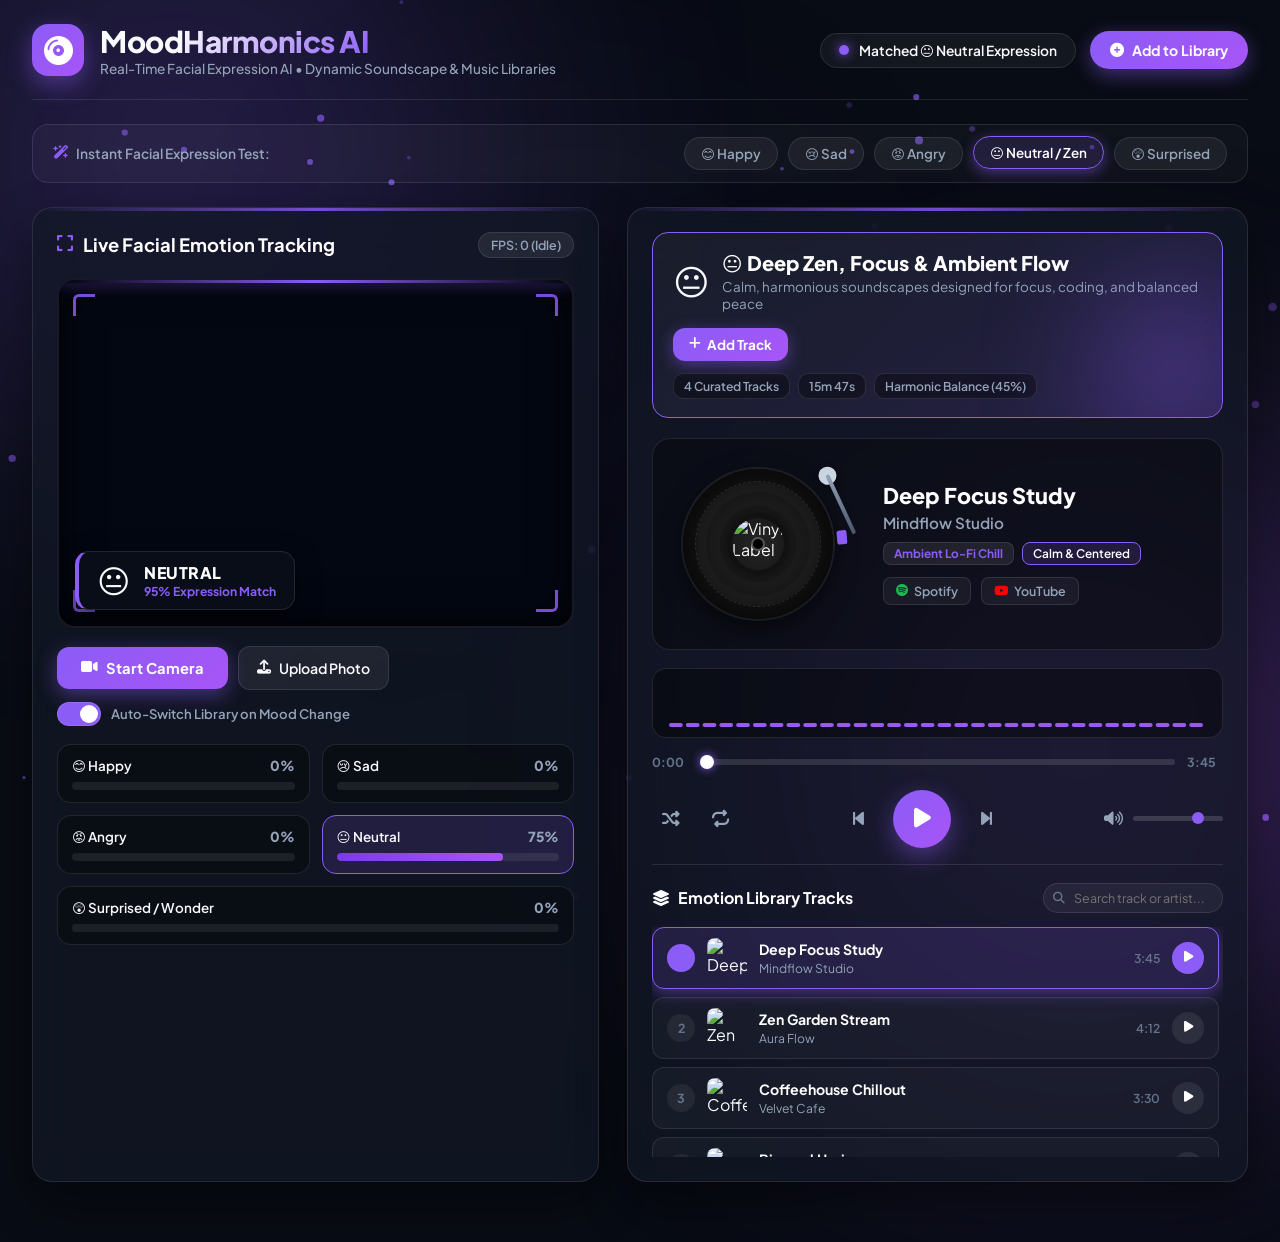
==== index.html @ be37b72b "Enhance lively UI, dynamic emotion libraries, visualizer, and Vercel deployment config" ====
<!DOCTYPE html>
<html lang="en">
<head>
    <meta charset="UTF-8">
    <meta name="viewport" content="width=device-width, initial-scale=1.0">
    <title>MoodHarmonics AI | Lively Emotion-Driven Music Recommender</title>
    
    <!-- Meta tags for rich rendering -->
    <meta name="description" content="Next-Gen Real-Time Facial Emotion AI Music Recommender with Dynamic Spectrum Visualizer and Intelligent Mood Libraries">
    <meta name="theme-color" content="#080c14">

    <!-- Google Fonts & FontAwesome Icons -->
    <link rel="preconnect" href="https://fonts.googleapis.com">
    <link rel="preconnect" href="https://fonts.gstatic.com" crossorigin>
    <link href="https://fonts.googleapis.com/css2?family=Plus+Jakarta+Sans:wght@300;400;500;600;700;800&display=swap" rel="stylesheet">
    <link rel="stylesheet" href="https://cdnjs.cloudflare.com/ajax/libs/font-awesome/6.5.1/css/all.min.css">

    <!-- Stylesheets with fallbacks for both relative and static URLs -->
    <link rel="stylesheet" href="/static/CSS/style.css">
    <link rel="stylesheet" href="static/CSS/style.css">
</head>
<body class="mood-neutral">

    <!-- Interactive Background Particle Canvas -->
    <canvas id="particle-canvas"></canvas>

    <!-- Ambient Glowing Emotion Orbs -->
    <div class="ambient-glow glow-orb-1"></div>
    <div class="ambient-glow glow-orb-2"></div>
    <div class="ambient-glow glow-orb-3"></div>

    <div class="app-container">

        <!-- Top Header & Brand -->
        <header class="app-header">
            <div class="brand-section">
                <div class="brand-logo-wrap" id="brand-logo">
                    <i class="fa-solid fa-compact-disc"></i>
                </div>
                <div class="brand-text">
                    <h1>Mood<span>Harmonics AI</span></h1>
                    <p>Real-Time Facial Expression AI • Dynamic Soundscape & Music Libraries</p>
                </div>
            </div>

            <div class="header-actions">
                <div class="status-pill">
                    <span class="pulse-indicator" id="pulse-indicator"></span>
                    <span id="system-status">Camera Inactive</span>
                </div>
                <button class="btn-add-library-top" id="btn-add-library-top">
                    <i class="fa-solid fa-circle-plus"></i> Add to Library
                </button>
            </div>
        </header>

        <!-- Quick Facial Expression Simulator (Interactive Chips) -->
        <section class="simulator-container">
            <div class="simulator-label">
                <i class="fa-solid fa-wand-magic-sparkles"></i>
                <span>Instant Facial Expression Test:</span>
            </div>
            <div class="expression-chips">
                <button class="chip-btn" data-emotion="happy">
                    <span>😊 Happy</span>
                </button>
                <button class="chip-btn" data-emotion="sad">
                    <span>😢 Sad</span>
                </button>
                <button class="chip-btn" data-emotion="angry">
                    <span>😡 Angry</span>
                </button>
                <button class="chip-btn active" data-emotion="neutral">
                    <span>😐 Neutral / Zen</span>
                </button>
                <button class="chip-btn" data-emotion="surprised">
                    <span>😲 Surprised</span>
                </button>
            </div>
        </section>

        <!-- Main Dashboard 2-Column Grid -->
        <main class="dashboard-grid">

            <!-- ========================================================
                 LEFT PANEL: Cyberpunk Live Face Expression Suite
                 ======================================================== -->
            <section class="glass-card left-panel-card">
                <div class="card-title-bar">
                    <h2>
                        <i class="fa-solid fa-expand"></i>
                        Live Facial Emotion Tracking
                    </h2>
                    <span class="badge-pill" id="camera-fps">FPS: 0 (Idle)</span>
                </div>

                <!-- High-Tech Camera Viewport with Sci-Fi Reticles -->
                <div class="camera-viewport" id="camera-viewport">
                    <video id="webcam" autoplay playsinline muted></video>
                    <canvas id="overlay-canvas"></canvas>
                    
                    <!-- Sci-Fi Corner Brackets -->
                    <div class="reticle-corner reticle-tl"></div>
                    <div class="reticle-corner reticle-tr"></div>
                    <div class="reticle-corner reticle-bl"></div>
                    <div class="reticle-corner reticle-br"></div>
                    
                    <!-- Laser Scanline -->
                    <div class="laser-scanline"></div>

                    <!-- Floating Telemetry HUD Pill -->
                    <div class="live-emotion-hud" id="live-emotion-hud">
                        <div class="hud-emoji-box" id="hud-emoji">😐</div>
                        <div class="hud-details">
                            <span class="hud-emotion-title" id="hud-emotion">NEUTRAL</span>
                            <span class="hud-confidence-tag" id="hud-confidence">95% Expression Match</span>
                        </div>
                    </div>
                </div>

                <!-- Camera Controls & Upload Option -->
                <div class="camera-controls-bar">
                    <div class="camera-btn-group">
                        <button id="btn-toggle-cam" class="btn-primary-action">
                            <i class="fa-solid fa-video"></i> Start Camera
                        </button>
                        <button id="btn-upload-photo" class="btn-secondary-action" title="Upload Face Photo">
                            <i class="fa-solid fa-upload"></i> Upload Photo
                        </button>
                        <input type="file" id="photo-upload-input" accept="image/*" style="display: none;">
                    </div>

                    <div class="switch-toggle-wrap">
                        <label class="switch-control">
                            <input type="checkbox" id="auto-play-switch" checked>
                            <span class="switch-slider"></span>
                        </label>
                        <span>Auto-Switch Library on Mood Change</span>
                    </div>
                </div>

                <!-- Facial Expression Telemetry Meters -->
                <div class="telemetry-grid">
                    <div class="meter-card" id="meter-happy">
                        <div class="meter-header">
                            <span class="meter-title">😊 Happy</span>
                            <span class="meter-pct" id="prob-happy">0%</span>
                        </div>
                        <div class="progress-track">
                            <div class="progress-fill fill-happy" id="bar-happy"></div>
                        </div>
                    </div>

                    <div class="meter-card" id="meter-sad">
                        <div class="meter-header">
                            <span class="meter-title">😢 Sad</span>
                            <span class="meter-pct" id="prob-sad">0%</span>
                        </div>
                        <div class="progress-track">
                            <div class="progress-fill fill-sad" id="bar-sad"></div>
                        </div>
                    </div>

                    <div class="meter-card" id="meter-angry">
                        <div class="meter-header">
                            <span class="meter-title">😡 Angry</span>
                            <span class="meter-pct" id="prob-angry">0%</span>
                        </div>
                        <div class="progress-track">
                            <div class="progress-fill fill-angry" id="bar-angry"></div>
                        </div>
                    </div>

                    <div class="meter-card active-meter" id="meter-neutral">
                        <div class="meter-header">
                            <span class="meter-title">😐 Neutral</span>
                            <span class="meter-pct" id="prob-neutral">75%</span>
                        </div>
                        <div class="progress-track">
                            <div class="progress-fill fill-neutral" id="bar-neutral" style="width: 75%;"></div>
                        </div>
                    </div>

                    <div class="meter-card" id="meter-surprised" style="grid-column: span 2;">
                        <div class="meter-header">
                            <span class="meter-title">😲 Surprised / Wonder</span>
                            <span class="meter-pct" id="prob-surprised">0%</span>
                        </div>
                        <div class="progress-track">
                            <div class="progress-fill fill-surprised" id="bar-surprised"></div>
                        </div>
                    </div>
                </div>
            </section>

            <!-- ========================================================
                 RIGHT PANEL: Dynamic Emotion Music Library & Lively Turntable
                 ======================================================== -->
            <section class="glass-card right-panel-card">
                
                <!-- Dynamic Mood Library Hero Banner -->
                <div class="library-hero-banner" id="library-hero-banner">
                    <div class="library-banner-header">
                        <div class="library-identity">
                            <span class="library-emoji-badge" id="library-emoji-badge">😐</span>
                            <div class="library-titles">
                                <h3 id="library-banner-title">😐 Deep Zen, Focus & Ambient Flow</h3>
                                <p id="library-banner-tagline">Calm, harmonious soundscapes designed for focus, coding, and balanced peace</p>
                            </div>
                        </div>
                        <button class="btn-add-track-modal" id="btn-add-track-modal">
                            <i class="fa-solid fa-plus"></i> Add Track
                        </button>
                    </div>

                    <div class="library-meta-chips">
                        <span class="meta-chip" id="library-track-count"><i class="fa-solid fa-music"></i> 4 Curated Tracks</span>
                        <span class="meta-chip" id="library-duration"><i class="fa-solid fa-clock"></i> 15m 47s</span>
                        <span class="meta-chip" id="library-energy"><i class="fa-solid fa-bolt"></i> Harmonic Balance (45%)</span>
                    </div>
                </div>

                <!-- 3D Vinyl Turntable Stage -->
                <div class="now-playing-stage" id="now-playing-stage">
                    <div class="turntable-assembly" id="turntable-assembly">
                        <div class="vinyl-disc">
                            <div class="vinyl-label-center">
                                <img id="vinyl-album-cover" src="https://images.unsplash.com/photo-1470225620780-dba8ba36b745?w=400&q=80" alt="Vinyl Label">
                            </div>
                        </div>
                        <!-- Mechanical Tonearm -->
                        <div class="tonearm" id="turntable-tonearm">
                            <div class="tonearm-base"></div>
                            <div class="tonearm-stick"></div>
                            <div class="tonearm-head"></div>
                        </div>
                    </div>

                    <!-- Track Details Display -->
                    <div class="track-meta-display">
                        <h3 id="track-title">Deep Focus Study</h3>
                        <p class="artist-text" id="track-artist">Mindflow Studio</p>
                        
                        <div class="track-tags-row">
                            <span class="tag-genre-pill" id="track-genre-tag">Ambient Lo-Fi Chill</span>
                            <span class="tag-mood-pill" id="track-mood-tag">Calm & Centered</span>
                        </div>

                        <div class="external-actions-row">
                            <a id="spotify-link" href="https://open.spotify.com/search/Deep%20Focus%20Study" target="_blank" rel="noopener noreferrer" class="btn-external-link">
                                <i class="fa-brands fa-spotify" style="color: #1db954;"></i> Spotify
                            </a>
                            <a id="youtube-link" href="https://www.youtube.com/results?search_query=Deep%20Focus%20Study" target="_blank" rel="noopener noreferrer" class="btn-external-link">
                                <i class="fa-brands fa-youtube" style="color: #ff0000;"></i> YouTube
                            </a>
                        </div>
                    </div>
                </div>

                <!-- Real-Time Audio Frequency Spectrum Visualizer -->
                <div class="visualizer-card">
                    <canvas id="spectrum-canvas"></canvas>
                </div>

                <!-- Native Audio Element & Timeline Deck -->
                <div class="timeline-deck">
                    <audio id="audio-player" preload="auto"></audio>
                    <div class="seeker-row">
                        <span class="time-stamp" id="current-time">0:00</span>
                        <input type="range" class="seek-range" id="seek-range" min="0" max="100" value="0">
                        <span class="time-stamp" id="total-duration">3:45</span>
                    </div>
                </div>

                <!-- Playback Control Deck -->
                <div class="playback-controls">
                    <div class="control-left-options">
                        <button class="btn-ctrl" id="btn-shuffle" title="Shuffle Playlist">
                            <i class="fa-solid fa-shuffle"></i>
                        </button>
                        <button class="btn-ctrl" id="btn-repeat" title="Repeat Track">
                            <i class="fa-solid fa-repeat"></i>
                        </button>
                    </div>

                    <div class="center-play-group">
                        <button class="btn-ctrl" id="btn-prev-track" title="Previous Track">
                            <i class="fa-solid fa-backward-step"></i>
                        </button>
                        <button class="btn-play-hero" id="btn-play-pause" title="Play / Pause">
                            <i class="fa-solid fa-play" id="play-icon"></i>
                        </button>
                        <button class="btn-ctrl" id="btn-next-track" title="Next Track">
                            <i class="fa-solid fa-forward-step"></i>
                        </button>
                    </div>

                    <div class="volume-deck">
                        <i class="fa-solid fa-volume-high" id="volume-icon" title="Mute/Unmute"></i>
                        <input type="range" id="volume-range" min="0" max="1" step="0.05" value="0.75">
                    </div>
                </div>

                <!-- Interactive Emotion Library Tracklist & Search -->
                <div class="playlist-section">
                    <div class="playlist-header-row">
                        <h3>
                            <i class="fa-solid fa-layer-group"></i>
                            Emotion Library Tracks
                        </h3>
                        <div class="library-search-box">
                            <i class="fa-solid fa-magnifying-glass"></i>
                            <input type="text" id="library-search-input" placeholder="Search track or artist...">
                        </div>
                    </div>
                    <ul class="tracklist-container" id="tracklist-items">
                        <!-- Populated dynamically by JavaScript -->
                    </ul>
                </div>
            </section>
        </main>
    </div>

    <!-- ========================================================
         MODAL: Add Track to Emotion Library
         ======================================================== -->
    <div class="modal-overlay" id="modal-overlay">
        <div class="modal-dialog">
            <div class="modal-header">
                <h3><i class="fa-solid fa-folder-plus"></i> Add Song to Emotion Library</h3>
                <button class="btn-close-modal" id="btn-close-modal">
                    <i class="fa-solid fa-xmark"></i>
                </button>
            </div>

            <form class="modal-form" id="add-track-form">
                <div class="form-field-group">
                    <label for="modal-target-emotion">Target Facial Expression / Emotion</label>
                    <select class="form-control-select" id="modal-target-emotion" required>
                        <option value="happy">😊 Happy (Euphoric Pop & Uplifting Grooves)</option>
                        <option value="sad">😢 Sad (Melancholic Strings & Healing Lo-Fi)</option>
                        <option value="angry">😡 Angry (Adrenaline Surge & High-Octane Rock)</option>
                        <option value="neutral" selected>😐 Neutral (Deep Zen & Ambient Flow)</option>
                        <option value="surprised">😲 Surprised (Cosmic Synthwave & Electric Wonder)</option>
                    </select>
                </div>

                <div class="form-field-group">
                    <label for="modal-track-title">Track Title</label>
                    <input type="text" class="form-control-input" id="modal-track-title" placeholder="e.g. Moonlight Melody" required>
                </div>

                <div class="form-field-group">
                    <label for="modal-track-artist">Artist / Band Name</label>
                    <input type="text" class="form-control-input" id="modal-track-artist" placeholder="e.g. Celestial Sound" required>
                </div>

                <div class="form-field-group">
                    <label for="modal-track-genre">Genre / Mood Tag</label>
                    <input type="text" class="form-control-input" id="modal-track-genre" placeholder="e.g. Lo-Fi Chill / Uplifting Synth">
                </div>

                <div class="form-field-group">
                    <label for="modal-track-url">Audio MP3 Stream URL</label>
                    <input type="url" class="form-control-input" id="modal-track-url" placeholder="https://..." value="https://www.soundhelix.com/examples/mp3/SoundHelix-Song-1.mp3">
                </div>

                <div class="form-field-group">
                    <label for="modal-track-cover">Artwork Image URL</label>
                    <input type="url" class="form-control-input" id="modal-track-cover" placeholder="https://..." value="https://images.unsplash.com/photo-1511671782779-c97d3d27a1d4?w=400&q=80">
                </div>

                <!-- Quick Presets -->
                <div class="preset-samples-box">
                    <p>⚡ Quick Sample Fill Presets:</p>
                    <div class="preset-chips-row">
                        <button type="button" class="btn-preset-chip" 
                            data-title="Neon Starlight" 
                            data-artist="Aura Pulse" 
                            data-genre="Synthwave Chill" 
                            data-url="https://www.soundhelix.com/examples/mp3/SoundHelix-Song-3.mp3" 
                            data-cover="https://images.unsplash.com/photo-1507525428034-b723cf961d3e?w=400&q=80">
                            Synthwave
                        </button>
                        <button type="button" class="btn-preset-chip" 
                            data-title="Zenith Peak" 
                            data-artist="Cyber Apex" 
                            data-genre="Electronic Dance" 
                            data-url="https://www.soundhelix.com/examples/mp3/SoundHelix-Song-8.mp3" 
                            data-cover="https://images.unsplash.com/photo-1514525253161-7a46d19cd819?w=400&q=80">
                            EDM Surge
                        </button>
                        <button type="button" class="btn-preset-chip" 
                            data-title="Rainy Cafe" 
                            data-artist="Velvet Rain" 
                            data-genre="Acoustic Lo-Fi" 
                            data-url="https://www.soundhelix.com/examples/mp3/SoundHelix-Song-4.mp3" 
                            data-cover="https://images.unsplash.com/photo-1518709268805-4e9042af9f23?w=400&q=80">
                            Acoustic Lo-Fi
                        </button>
                    </div>
                </div>

                <button type="submit" class="btn-submit-track" id="btn-submit-track">
                    <i class="fa-solid fa-plus"></i> Add to Emotion Library
                </button>
            </form>
        </div>
    </div>

    <!-- Lively Toast Notification -->
    <div class="toast-notice" id="toast-notice">
        <i class="fa-solid fa-circle-check"></i>
        <span id="toast-message">Expression updated!</span>
    </div>

    <!-- Scripts with fallback for both relative and static URLs -->
    <script src="/static/JS/app.js"></script>
    <script src="static/JS/app.js"></script>
</body>
</html>
---- static/CSS/style.css ----
/* ==========================================================================
   MoodHarmonics AI - Next-Gen Emotion Music Interface Stylesheet
   ========================================================================== */

:root {
    /* Base Theme Variables */
    --bg-dark: #080c14;
    --bg-card: rgba(18, 24, 38, 0.72);
    --bg-card-hover: rgba(26, 35, 54, 0.85);
    --border-light: rgba(255, 255, 255, 0.1);
    --border-glow: rgba(99, 102, 241, 0.35);
    --text-primary: #f8fafc;
    --text-secondary: #94a3b8;
    --text-muted: #64748b;

    /* Emotion Aura Default (Neutral) */
    --mood-color: #8b5cf6;
    --mood-glow: rgba(139, 92, 246, 0.45);
    --mood-secondary: #6366f1;
    --mood-accent-bg: rgba(139, 92, 246, 0.15);

    /* Emotion Palette */
    --color-happy: #10b981;
    --color-sad: #38bdf8;
    --color-angry: #f43f5e;
    --color-neutral: #8b5cf6;
    --color-surprised: #ec4899;

    --font-main: 'Plus Jakarta Sans', system-ui, -apple-system, sans-serif;
    --transition-smooth: all 0.35s cubic-bezier(0.4, 0, 0.2, 1);
    --border-radius: 20px;
}

/* Dynamic Emotion Aura Classes for Root */
body.mood-happy {
    --mood-color: #10b981;
    --mood-glow: rgba(16, 185, 129, 0.5);
    --mood-secondary: #34d399;
    --mood-accent-bg: rgba(16, 185, 129, 0.16);
}
body.mood-sad {
    --mood-color: #38bdf8;
    --mood-glow: rgba(56, 189, 248, 0.5);
    --mood-secondary: #0284c7;
    --mood-accent-bg: rgba(56, 189, 248, 0.16);
}
body.mood-angry {
    --mood-color: #f43f5e;
    --mood-glow: rgba(244, 63, 94, 0.55);
    --mood-secondary: #fb923c;
    --mood-accent-bg: rgba(244, 63, 94, 0.18);
}
body.mood-neutral {
    --mood-color: #8b5cf6;
    --mood-glow: rgba(139, 92, 246, 0.45);
    --mood-secondary: #a855f7;
    --mood-accent-bg: rgba(139, 92, 246, 0.15);
}
body.mood-surprised {
    --mood-color: #ec4899;
    --mood-glow: rgba(236, 72, 153, 0.5);
    --mood-secondary: #06b6d4;
    --mood-accent-bg: rgba(236, 72, 153, 0.18);
}

/* Base Reset & Typography */
* {
    margin: 0;
    padding: 0;
    box-sizing: border-box;
    font-family: var(--font-main);
}

body {
    background: var(--bg-dark);
    color: var(--text-primary);
    min-height: 100vh;
    overflow-x: hidden;
    position: relative;
    transition: background 0.6s ease;
}

/* Background Particle Canvas */
#particle-canvas {
    position: fixed;
    top: 0;
    left: 0;
    width: 100vw;
    height: 100vh;
    pointer-events: none;
    z-index: 0;
}

/* Multi-layer Ambient Glow Spheres */
.ambient-glow {
    position: fixed;
    border-radius: 50%;
    filter: blur(140px);
    pointer-events: none;
    z-index: 0;
    transition: all 0.8s ease-in-out;
}
.glow-orb-1 {
    top: -120px;
    left: -100px;
    width: 550px;
    height: 550px;
    background: var(--mood-glow);
    opacity: 0.6;
}
.glow-orb-2 {
    bottom: -150px;
    right: -100px;
    width: 600px;
    height: 600px;
    background: var(--mood-secondary);
    opacity: 0.35;
}
.glow-orb-3 {
    top: 40%;
    left: 45%;
    width: 350px;
    height: 350px;
    background: var(--mood-glow);
    opacity: 0.2;
    transform: translate(-50%, -50%);
}

/* App Wrapper */
.app-container {
    max-width: 1440px;
    margin: 0 auto;
    padding: 24px 32px 60px;
    position: relative;
    z-index: 1;
}

/* ==========================================================================
   Header & Quick Controls
   ========================================================================== */
.app-header {
    display: flex;
    justify-content: space-between;
    align-items: center;
    padding-bottom: 22px;
    margin-bottom: 24px;
    border-bottom: 1px solid var(--border-light);
    flex-wrap: wrap;
    gap: 16px;
}

.brand-section {
    display: flex;
    align-items: center;
    gap: 16px;
}

.brand-logo-wrap {
    width: 52px;
    height: 52px;
    border-radius: 16px;
    background: linear-gradient(135deg, var(--mood-color), var(--mood-secondary));
    display: flex;
    align-items: center;
    justify-content: center;
    box-shadow: 0 8px 24px var(--mood-glow);
    transition: var(--transition-smooth);
}

.brand-logo-wrap i {
    font-size: 1.8rem;
    color: #fff;
    animation: spinSlow 12s linear infinite;
}

@keyframes spinSlow {
    from { transform: rotate(0deg); }
    to { transform: rotate(360deg); }
}

.brand-text h1 {
    font-size: 1.85rem;
    font-weight: 800;
    letter-spacing: -0.5px;
    line-height: 1.2;
}

.brand-text h1 span {
    background: linear-gradient(135deg, #fff, var(--mood-color));
    -webkit-background-clip: text;
    -webkit-text-fill-color: transparent;
    transition: var(--transition-smooth);
}

.brand-text p {
    font-size: 0.85rem;
    color: var(--text-secondary);
    font-weight: 500;
}

.header-actions {
    display: flex;
    align-items: center;
    gap: 14px;
    flex-wrap: wrap;
}

.status-pill {
    display: flex;
    align-items: center;
    gap: 10px;
    background: rgba(255, 255, 255, 0.05);
    border: 1px solid var(--border-light);
    backdrop-filter: blur(12px);
    padding: 8px 18px;
    border-radius: 30px;
    font-size: 0.86rem;
    font-weight: 600;
}

.pulse-indicator {
    width: 10px;
    height: 10px;
    border-radius: 50%;
    background: var(--mood-color);
    box-shadow: 0 0 12px var(--mood-color);
    transition: var(--transition-smooth);
}

.btn-add-library-top {
    display: flex;
    align-items: center;
    gap: 8px;
    background: linear-gradient(135deg, var(--mood-color), var(--mood-secondary));
    color: #fff;
    border: none;
    padding: 10px 20px;
    border-radius: 30px;
    font-weight: 700;
    font-size: 0.88rem;
    cursor: pointer;
    box-shadow: 0 6px 20px var(--mood-glow);
    transition: var(--transition-smooth);
}

.btn-add-library-top:hover {
    transform: translateY(-2px);
    box-shadow: 0 8px 25px var(--mood-glow);
}

/* ==========================================================================
   Facial Expression Quick Test Simulator (Chips Bar)
   ========================================================================== */
.simulator-container {
    background: rgba(255, 255, 255, 0.03);
    border: 1px solid var(--border-light);
    border-radius: 16px;
    padding: 12px 20px;
    margin-bottom: 24px;
    display: flex;
    align-items: center;
    justify-content: space-between;
    gap: 16px;
    flex-wrap: wrap;
}

.simulator-label {
    display: flex;
    align-items: center;
    gap: 8px;
    font-size: 0.86rem;
    font-weight: 600;
    color: var(--text-secondary);
}

.simulator-label i {
    color: var(--mood-color);
}

.expression-chips {
    display: flex;
    align-items: center;
    gap: 10px;
    flex-wrap: wrap;
}

.chip-btn {
    background: rgba(255, 255, 255, 0.06);
    border: 1px solid var(--border-light);
    color: var(--text-secondary);
    padding: 7px 16px;
    border-radius: 24px;
    font-size: 0.84rem;
    font-weight: 600;
    cursor: pointer;
    display: flex;
    align-items: center;
    gap: 6px;
    transition: var(--transition-smooth);
}

.chip-btn:hover, .chip-btn.active {
    background: var(--mood-accent-bg);
    border-color: var(--mood-color);
    color: #fff;
    transform: translateY(-1px);
    box-shadow: 0 4px 14px var(--mood-glow);
}

/* ==========================================================================
   Main Grid Layout
   ========================================================================== */
.dashboard-grid {
    display: grid;
    grid-template-columns: 1.05fr 1.15fr;
    gap: 28px;
}

@media (max-width: 1080px) {
    .dashboard-grid {
        grid-template-columns: 1fr;
    }
}

/* Shared Card Architecture */
.glass-card {
    background: var(--bg-card);
    backdrop-filter: blur(22px);
    -webkit-backdrop-filter: blur(22px);
    border: 1px solid var(--border-light);
    border-radius: var(--border-radius);
    padding: 24px;
    box-shadow: 0 20px 48px rgba(0, 0, 0, 0.45);
    position: relative;
    overflow: hidden;
    transition: border-color 0.4s ease, box-shadow 0.4s ease;
}

.glass-card::before {
    content: '';
    position: absolute;
    top: 0;
    left: 0;
    right: 0;
    height: 3px;
    background: linear-gradient(90deg, transparent, var(--mood-color), transparent);
    opacity: 0.8;
    transition: var(--transition-smooth);
}

.card-title-bar {
    display: flex;
    justify-content: space-between;
    align-items: center;
    margin-bottom: 20px;
}

.card-title-bar h2 {
    font-size: 1.15rem;
    font-weight: 700;
    display: flex;
    align-items: center;
    gap: 10px;
    color: #fff;
}

.card-title-bar h2 i {
    color: var(--mood-color);
    transition: var(--transition-smooth);
}

.badge-pill {
    background: rgba(255, 255, 255, 0.08);
    border: 1px solid var(--border-light);
    padding: 4px 12px;
    border-radius: 14px;
    font-size: 0.78rem;
    font-weight: 600;
    color: var(--text-secondary);
}

/* ==========================================================================
   Left Panel: Cyberpunk Face Expression Suite
   ========================================================================== */
.camera-viewport {
    position: relative;
    width: 100%;
    height: 350px;
    background: #030712;
    border-radius: 18px;
    overflow: hidden;
    border: 2px solid rgba(255, 255, 255, 0.08);
    box-shadow: inset 0 0 40px rgba(0, 0, 0, 0.8);
}

#webcam {
    width: 100%;
    height: 100%;
    object-fit: cover;
    transform: scaleX(-1);
    display: block;
}

#overlay-canvas {
    position: absolute;
    top: 0;
    left: 0;
    width: 100%;
    height: 100%;
    transform: scaleX(-1);
    pointer-events: none;
}

/* Cyber Viewfinder Reticle Accents */
.reticle-corner {
    position: absolute;
    width: 22px;
    height: 22px;
    border-color: var(--mood-color);
    border-style: solid;
    pointer-events: none;
    transition: var(--transition-smooth);
    opacity: 0.85;
}
.reticle-tl { top: 14px; left: 14px; border-width: 3px 0 0 3px; border-top-left-radius: 6px; }
.reticle-tr { top: 14px; right: 14px; border-width: 3px 3px 0 0; border-top-right-radius: 6px; }
.reticle-bl { bottom: 14px; left: 14px; border-width: 0 0 3px 3px; border-bottom-left-radius: 6px; }
.reticle-br { bottom: 14px; right: 14px; border-width: 0 3px 3px 0; border-bottom-right-radius: 6px; }

.laser-scanline {
    position: absolute;
    top: 0;
    left: 0;
    width: 100%;
    height: 3px;
    background: linear-gradient(90deg, transparent, var(--mood-color), transparent);
    box-shadow: 0 0 15px var(--mood-color);
    animation: scanMotion 3.2s infinite ease-in-out;
    pointer-events: none;
}

@keyframes scanMotion {
    0% { top: 2%; opacity: 0.2; }
    50% { opacity: 1; }
    100% { top: 96%; opacity: 0.2; }
}

/* Floating Emotion Telemetry HUD */
.live-emotion-hud {
    position: absolute;
    bottom: 16px;
    left: 16px;
    background: rgba(10, 15, 26, 0.88);
    backdrop-filter: blur(14px);
    border: 1px solid var(--border-light);
    border-left: 4px solid var(--mood-color);
    padding: 8px 18px;
    border-radius: 14px;
    display: flex;
    align-items: center;
    gap: 14px;
    box-shadow: 0 8px 24px rgba(0, 0, 0, 0.5);
    transition: var(--transition-smooth);
}

.hud-emoji-box {
    font-size: 2rem;
    animation: gentleBounce 2s infinite ease-in-out;
}

@keyframes gentleBounce {
    0%, 100% { transform: scale(1); }
    50% { transform: scale(1.15); }
}

.hud-details {
    display: flex;
    flex-direction: column;
}

.hud-emotion-title {
    font-size: 1rem;
    font-weight: 800;
    letter-spacing: 0.5px;
    color: #fff;
    text-transform: uppercase;
}

.hud-confidence-tag {
    font-size: 0.76rem;
    color: var(--mood-color);
    font-weight: 700;
}

/* Camera Controls Bar */
.camera-controls-bar {
    display: flex;
    justify-content: space-between;
    align-items: center;
    margin: 18px 0;
    gap: 12px;
    flex-wrap: wrap;
}

.camera-btn-group {
    display: flex;
    align-items: center;
    gap: 10px;
}

.btn-primary-action {
    background: linear-gradient(135deg, var(--mood-color), var(--mood-secondary));
    color: #fff;
    border: none;
    padding: 12px 24px;
    border-radius: 12px;
    font-weight: 700;
    font-size: 0.92rem;
    cursor: pointer;
    display: flex;
    align-items: center;
    gap: 8px;
    box-shadow: 0 6px 20px var(--mood-glow);
    transition: var(--transition-smooth);
}

.btn-primary-action:hover {
    transform: translateY(-2px);
    box-shadow: 0 8px 26px var(--mood-glow);
}

.btn-secondary-action {
    background: rgba(255, 255, 255, 0.07);
    color: var(--text-primary);
    border: 1px solid var(--border-light);
    padding: 12px 18px;
    border-radius: 12px;
    font-weight: 600;
    font-size: 0.88rem;
    cursor: pointer;
    display: flex;
    align-items: center;
    gap: 8px;
    transition: var(--transition-smooth);
}

.btn-secondary-action:hover {
    background: rgba(255, 255, 255, 0.12);
    border-color: rgba(255, 255, 255, 0.2);
}

.switch-toggle-wrap {
    display: flex;
    align-items: center;
    gap: 10px;
    font-size: 0.82rem;
    color: var(--text-secondary);
    font-weight: 600;
}

/* Modern Toggle Switch */
.switch-control {
    position: relative;
    display: inline-block;
    width: 44px;
    height: 24px;
}
.switch-control input { opacity: 0; width: 0; height: 0; }
.switch-slider {
    position: absolute;
    cursor: pointer;
    inset: 0;
    background-color: rgba(255, 255, 255, 0.12);
    transition: .35s;
    border-radius: 34px;
    border: 1px solid var(--border-light);
}
.switch-slider:before {
    position: absolute;
    content: "";
    height: 18px;
    width: 18px;
    left: 2px;
    bottom: 2px;
    background-color: white;
    transition: .35s;
    border-radius: 50%;
}
input:checked + .switch-slider {
    background-color: var(--mood-color);
}
input:checked + .switch-slider:before {
    transform: translateX(20px);
}

/* Real-Time Facial Expression Telemetry Meters */
.telemetry-grid {
    display: grid;
    grid-template-columns: repeat(2, 1fr);
    gap: 12px;
    margin-top: 14px;
}

.meter-card {
    background: rgba(0, 0, 0, 0.35);
    border: 1px solid var(--border-light);
    border-radius: 14px;
    padding: 12px 14px;
    transition: var(--transition-smooth);
}

.meter-card.active-meter {
    border-color: var(--mood-color);
    background: var(--mood-accent-bg);
}

.meter-header {
    display: flex;
    justify-content: space-between;
    align-items: center;
    font-size: 0.84rem;
    font-weight: 600;
    margin-bottom: 8px;
}

.meter-title {
    display: flex;
    align-items: center;
    gap: 6px;
}

.meter-pct {
    font-weight: 800;
    font-size: 0.86rem;
    color: var(--text-secondary);
}

.progress-track {
    height: 8px;
    background: rgba(255, 255, 255, 0.08);
    border-radius: 8px;
    overflow: hidden;
}

.progress-fill {
    height: 100%;
    width: 0%;
    border-radius: 8px;
    transition: width 0.35s ease;
}

.fill-happy { background: linear-gradient(90deg, #10b981, #34d399); }
.fill-sad { background: linear-gradient(90deg, #0284c7, #38bdf8); }
.fill-angry { background: linear-gradient(90deg, #e11d48, #fb923c); }
.fill-neutral { background: linear-gradient(90deg, #7c3aed, #a855f7); }
.fill-surprised { background: linear-gradient(90deg, #db2777, #f472b6); }

/* ==========================================================================
   Right Panel: Lively Emotion Library & Audio Showcase
   ========================================================================== */

/* Active Mood Library Banner */
.library-hero-banner {
    background: linear-gradient(135deg, rgba(255, 255, 255, 0.04), var(--mood-accent-bg));
    border: 1px solid var(--mood-color);
    border-radius: 16px;
    padding: 18px 20px;
    margin-bottom: 20px;
    position: relative;
    overflow: hidden;
    transition: var(--transition-smooth);
}

.library-hero-banner::after {
    content: '';
    position: absolute;
    right: -20px;
    bottom: -20px;
    width: 140px;
    height: 140px;
    background: var(--mood-glow);
    filter: blur(60px);
    pointer-events: none;
    border-radius: 50%;
}

.library-banner-header {
    display: flex;
    justify-content: space-between;
    align-items: flex-start;
    gap: 16px;
    flex-wrap: wrap;
    margin-bottom: 12px;
}

.library-identity {
    display: flex;
    align-items: center;
    gap: 12px;
}

.library-emoji-badge {
    font-size: 2.2rem;
    line-height: 1;
}

.library-titles h3 {
    font-size: 1.25rem;
    font-weight: 800;
    color: #fff;
    line-height: 1.2;
}

.library-titles p {
    font-size: 0.84rem;
    color: var(--text-secondary);
    margin-top: 3px;
}

.btn-add-track-modal {
    background: linear-gradient(135deg, var(--mood-color), var(--mood-secondary));
    color: #fff;
    border: none;
    padding: 8px 16px;
    border-radius: 12px;
    font-weight: 700;
    font-size: 0.84rem;
    cursor: pointer;
    display: flex;
    align-items: center;
    gap: 6px;
    box-shadow: 0 4px 16px var(--mood-glow);
    transition: var(--transition-smooth);
    white-space: nowrap;
}

.btn-add-track-modal:hover {
    transform: translateY(-2px);
    box-shadow: 0 6px 20px var(--mood-glow);
}

.library-meta-chips {
    display: flex;
    align-items: center;
    gap: 8px;
    flex-wrap: wrap;
}

.meta-chip {
    background: rgba(0, 0, 0, 0.35);
    border: 1px solid var(--border-light);
    padding: 4px 10px;
    border-radius: 10px;
    font-size: 0.76rem;
    font-weight: 600;
    color: var(--text-secondary);
    display: flex;
    align-items: center;
    gap: 5px;
}

.meta-chip i {
    color: var(--mood-color);
}

/* Lively Turntable & Now-Playing Box */
.now-playing-stage {
    display: grid;
    grid-template-columns: 190px 1fr;
    gap: 20px;
    background: rgba(0, 0, 0, 0.35);
    border: 1px solid var(--border-light);
    border-radius: 18px;
    padding: 20px;
    margin-bottom: 18px;
    align-items: center;
    position: relative;
    overflow: hidden;
}

/* 3D Vinyl Turntable System */
.turntable-assembly {
    position: relative;
    width: 170px;
    height: 170px;
    display: flex;
    align-items: center;
    justify-content: center;
}

.vinyl-disc {
    width: 150px;
    height: 150px;
    border-radius: 50%;
    background: radial-gradient(circle, #262626 0%, #171717 35%, #0a0a0a 70%, #000 100%);
    box-shadow: 0 0 0 2px rgba(255, 255, 255, 0.08), 0 8px 24px rgba(0,0,0,0.6);
    position: relative;
    display: flex;
    align-items: center;
    justify-content: center;
    transition: transform 0.3s ease;
}

/* Vinyl Grooves */
.vinyl-disc::before {
    content: '';
    position: absolute;
    inset: 12px;
    border-radius: 50%;
    border: 1px dashed rgba(255, 255, 255, 0.12);
    box-shadow: inset 0 0 0 10px rgba(255,255,255,0.02), inset 0 0 0 24px rgba(255,255,255,0.02);
}

.vinyl-label-center {
    width: 58px;
    height: 58px;
    border-radius: 50%;
    overflow: hidden;
    position: relative;
    border: 3px solid #111;
    z-index: 2;
    box-shadow: 0 0 10px rgba(0,0,0,0.8);
}

.vinyl-label-center img {
    width: 100%;
    height: 100%;
    object-fit: cover;
}

.vinyl-label-center::after {
    content: '';
    position: absolute;
    top: 50%;
    left: 50%;
    width: 10px;
    height: 10px;
    background: #000;
    border: 2px solid #555;
    border-radius: 50%;
    transform: translate(-50%, -50%);
}

/* Vinyl Spin when Playing */
.is-playing .vinyl-disc {
    animation: vinylSpin 3.5s linear infinite;
}

@keyframes vinylSpin {
    from { transform: rotate(0deg); }
    to { transform: rotate(360deg); }
}

/* Tonearm */
.tonearm {
    position: absolute;
    top: 8px;
    right: 6px;
    width: 45px;
    height: 80px;
    pointer-events: none;
    transform-origin: 35px 10px;
    transform: rotate(-25deg);
    transition: transform 0.6s cubic-bezier(0.34, 1.56, 0.64, 1);
    z-index: 5;
}

.tonearm-base {
    position: absolute;
    top: 0;
    right: 0;
    width: 18px;
    height: 18px;
    border-radius: 50%;
    background: #cbd5e1;
    box-shadow: 0 2px 6px rgba(0,0,0,0.5);
}

.tonearm-stick {
    position: absolute;
    top: 8px;
    right: 7px;
    width: 4px;
    height: 65px;
    background: linear-gradient(to bottom, #94a3b8, #475569);
    border-radius: 2px;
}

.tonearm-head {
    position: absolute;
    bottom: 2px;
    left: 18px;
    width: 10px;
    height: 14px;
    background: var(--mood-color);
    border-radius: 2px;
    transform: rotate(20deg);
}

.is-playing .tonearm {
    transform: rotate(18deg);
}

/* Track Metadata Details */
.track-meta-display {
    display: flex;
    flex-direction: column;
    justify-content: center;
}

.track-meta-display h3 {
    font-size: 1.35rem;
    font-weight: 800;
    color: #fff;
    margin-bottom: 4px;
    line-height: 1.25;
}

.track-meta-display .artist-text {
    font-size: 0.95rem;
    color: var(--text-secondary);
    font-weight: 600;
    margin-bottom: 10px;
}

.track-tags-row {
    display: flex;
    align-items: center;
    gap: 8px;
    flex-wrap: wrap;
    margin-bottom: 12px;
}

.tag-genre-pill {
    background: rgba(255, 255, 255, 0.08);
    color: var(--mood-color);
    font-weight: 700;
    font-size: 0.74rem;
    padding: 3px 10px;
    border-radius: 8px;
    border: 1px solid var(--border-light);
}

.tag-mood-pill {
    background: var(--mood-accent-bg);
    color: #fff;
    font-weight: 600;
    font-size: 0.74rem;
    padding: 3px 10px;
    border-radius: 8px;
    border: 1px solid var(--mood-color);
}

.external-actions-row {
    display: flex;
    align-items: center;
    gap: 10px;
}

.btn-external-link {
    background: rgba(255, 255, 255, 0.05);
    border: 1px solid var(--border-light);
    color: var(--text-secondary);
    padding: 5px 12px;
    border-radius: 8px;
    font-size: 0.78rem;
    font-weight: 600;
    text-decoration: none;
    display: flex;
    align-items: center;
    gap: 6px;
    transition: var(--transition-smooth);
}

.btn-external-link:hover {
    background: rgba(255, 255, 255, 0.12);
    color: #fff;
}

/* ==========================================================================
   Real-Time Audio Spectrum Visualizer
   ========================================================================== */
.visualizer-card {
    background: rgba(0, 0, 0, 0.4);
    border: 1px solid var(--border-light);
    border-radius: 14px;
    padding: 10px 16px;
    margin-bottom: 16px;
    position: relative;
}

#spectrum-canvas {
    width: 100%;
    height: 48px;
    display: block;
}

/* ==========================================================================
   Audio Deck & Timeline Seeker
   ========================================================================== */
.timeline-deck {
    margin-bottom: 16px;
}

.seeker-row {
    display: flex;
    align-items: center;
    gap: 12px;
}

.time-stamp {
    font-size: 0.78rem;
    font-weight: 700;
    color: var(--text-muted);
    min-width: 36px;
}

.time-stamp.active {
    color: var(--text-secondary);
}

.seek-range {
    flex: 1;
    -webkit-appearance: none;
    height: 6px;
    border-radius: 6px;
    background: rgba(255, 255, 255, 0.12);
    outline: none;
    cursor: pointer;
    transition: var(--transition-smooth);
}

.seek-range::-webkit-slider-thumb {
    -webkit-appearance: none;
    width: 14px;
    height: 14px;
    border-radius: 50%;
    background: #fff;
    box-shadow: 0 0 10px var(--mood-color);
    cursor: pointer;
    transition: transform 0.1s ease;
}

.seek-range::-webkit-slider-thumb:hover {
    transform: scale(1.3);
}

/* Playback Control Buttons */
.playback-controls {
    display: flex;
    align-items: center;
    justify-content: space-between;
    padding: 4px 0 16px;
    border-bottom: 1px solid var(--border-light);
    margin-bottom: 18px;
    flex-wrap: wrap;
    gap: 14px;
}

.control-left-options {
    display: flex;
    align-items: center;
    gap: 12px;
}

.center-play-group {
    display: flex;
    align-items: center;
    gap: 16px;
}

.btn-ctrl {
    background: transparent;
    border: none;
    color: var(--text-secondary);
    font-size: 1.1rem;
    cursor: pointer;
    width: 38px;
    height: 38px;
    border-radius: 50%;
    display: flex;
    align-items: center;
    justify-content: center;
    transition: var(--transition-smooth);
}

.btn-ctrl:hover {
    color: #fff;
    background: rgba(255, 255, 255, 0.08);
}

.btn-ctrl.active-ctrl {
    color: var(--mood-color);
}

.btn-play-hero {
    width: 58px;
    height: 58px;
    border-radius: 50%;
    background: linear-gradient(135deg, var(--mood-color), var(--mood-secondary));
    color: #fff;
    font-size: 1.4rem;
    border: none;
    cursor: pointer;
    display: flex;
    align-items: center;
    justify-content: center;
    box-shadow: 0 8px 24px var(--mood-glow);
    transition: var(--transition-smooth);
}

.btn-play-hero:hover {
    transform: scale(1.08);
    box-shadow: 0 10px 30px var(--mood-glow);
}

.volume-deck {
    display: flex;
    align-items: center;
    gap: 10px;
    color: var(--text-secondary);
}

.volume-deck i {
    cursor: pointer;
    font-size: 0.95rem;
}

.volume-deck input[type="range"] {
    width: 90px;
    -webkit-appearance: none;
    height: 5px;
    border-radius: 5px;
    background: rgba(255, 255, 255, 0.15);
    outline: none;
    cursor: pointer;
}

.volume-deck input[type="range"]::-webkit-slider-thumb {
    -webkit-appearance: none;
    width: 12px;
    height: 12px;
    border-radius: 50%;
    background: var(--mood-color);
    cursor: pointer;
}

/* ==========================================================================
   Dynamic Playlist & Tracklist System
   ========================================================================== */
.playlist-header-row {
    display: flex;
    justify-content: space-between;
    align-items: center;
    margin-bottom: 14px;
}

.playlist-header-row h3 {
    font-size: 1rem;
    font-weight: 700;
    display: flex;
    align-items: center;
    gap: 8px;
    color: #fff;
}

.library-search-box {
    position: relative;
    width: 180px;
}

.library-search-box input {
    width: 100%;
    background: rgba(255, 255, 255, 0.05);
    border: 1px solid var(--border-light);
    border-radius: 20px;
    padding: 6px 12px 6px 30px;
    color: #fff;
    font-size: 0.78rem;
    outline: none;
    transition: var(--transition-smooth);
}

.library-search-box input:focus {
    border-color: var(--mood-color);
    background: rgba(255, 255, 255, 0.08);
}

.library-search-box i {
    position: absolute;
    left: 10px;
    top: 50%;
    transform: translateY(-50%);
    font-size: 0.74rem;
    color: var(--text-muted);
}

.tracklist-container {
    list-style: none;
    display: flex;
    flex-direction: column;
    gap: 8px;
    max-height: 230px;
    overflow-y: auto;
    padding-right: 4px;
}

/* Custom Sleek Scrollbar */
.tracklist-container::-webkit-scrollbar {
    width: 5px;
}
.tracklist-container::-webkit-scrollbar-thumb {
    background: rgba(255, 255, 255, 0.15);
    border-radius: 10px;
}
.tracklist-container::-webkit-scrollbar-thumb:hover {
    background: var(--mood-color);
}

.track-item {
    background: rgba(255, 255, 255, 0.03);
    border: 1px solid var(--border-light);
    border-radius: 12px;
    padding: 10px 14px;
    display: flex;
    align-items: center;
    justify-content: space-between;
    gap: 12px;
    cursor: pointer;
    transition: var(--transition-smooth);
}

.track-item:hover {
    background: rgba(255, 255, 255, 0.07);
    border-color: rgba(255, 255, 255, 0.2);
    transform: translateX(4px);
}

.track-item.active-track {
    background: var(--mood-accent-bg);
    border-color: var(--mood-color);
    box-shadow: 0 4px 16px var(--mood-glow);
}

.track-left-group {
    display: flex;
    align-items: center;
    gap: 12px;
    min-width: 0;
}

.track-index-icon {
    width: 28px;
    height: 28px;
    border-radius: 50%;
    background: rgba(255, 255, 255, 0.06);
    display: flex;
    align-items: center;
    justify-content: center;
    font-size: 0.78rem;
    font-weight: 700;
    color: var(--text-muted);
    flex-shrink: 0;
}

.active-track .track-index-icon {
    background: var(--mood-color);
    color: #fff;
}

.track-thumb-img {
    width: 40px;
    height: 40px;
    border-radius: 8px;
    object-fit: cover;
    flex-shrink: 0;
}

.track-text-details {
    min-width: 0;
}

.track-title-line {
    font-size: 0.88rem;
    font-weight: 700;
    color: #fff;
    white-space: nowrap;
    overflow: hidden;
    text-overflow: ellipsis;
}

.track-sub-line {
    font-size: 0.76rem;
    color: var(--text-secondary);
    display: flex;
    align-items: center;
    gap: 8px;
    margin-top: 2px;
}

.user-added-tag {
    background: rgba(16, 185, 129, 0.2);
    color: #34d399;
    font-size: 0.68rem;
    padding: 1px 6px;
    border-radius: 4px;
    font-weight: 700;
}

.track-right-group {
    display: flex;
    align-items: center;
    gap: 12px;
    flex-shrink: 0;
}

.track-duration-text {
    font-size: 0.76rem;
    color: var(--text-muted);
    font-weight: 600;
}

.btn-track-play {
    width: 32px;
    height: 32px;
    border-radius: 50%;
    background: rgba(255, 255, 255, 0.08);
    border: none;
    color: #fff;
    display: flex;
    align-items: center;
    justify-content: center;
    font-size: 0.78rem;
    cursor: pointer;
    transition: var(--transition-smooth);
}

.track-item:hover .btn-track-play, .active-track .btn-track-play {
    background: var(--mood-color);
    color: #fff;
}

/* ==========================================================================
   Add Track to Library Modal
   ========================================================================== */
.modal-overlay {
    position: fixed;
    inset: 0;
    background: rgba(4, 7, 14, 0.85);
    backdrop-filter: blur(16px);
    -webkit-backdrop-filter: blur(16px);
    z-index: 1000;
    display: flex;
    align-items: center;
    justify-content: center;
    padding: 20px;
    opacity: 0;
    pointer-events: none;
    transition: opacity 0.3s ease;
}

.modal-overlay.open {
    opacity: 1;
    pointer-events: auto;
}

.modal-dialog {
    background: #0f172a;
    border: 1px solid var(--border-light);
    border-top: 4px solid var(--mood-color);
    border-radius: 20px;
    width: 100%;
    max-width: 520px;
    padding: 28px;
    box-shadow: 0 24px 60px rgba(0, 0, 0, 0.7);
    transform: scale(0.92);
    transition: transform 0.3s cubic-bezier(0.34, 1.56, 0.64, 1);
}

.modal-overlay.open .modal-dialog {
    transform: scale(1);
}

.modal-header {
    display: flex;
    justify-content: space-between;
    align-items: center;
    margin-bottom: 20px;
}

.modal-header h3 {
    font-size: 1.25rem;
    font-weight: 800;
    color: #fff;
    display: flex;
    align-items: center;
    gap: 10px;
}

.btn-close-modal {
    background: transparent;
    border: none;
    color: var(--text-muted);
    font-size: 1.2rem;
    cursor: pointer;
    transition: var(--transition-smooth);
}

.btn-close-modal:hover {
    color: #fff;
}

.modal-form {
    display: flex;
    flex-direction: column;
    gap: 16px;
}

.form-field-group {
    display: flex;
    flex-direction: column;
    gap: 6px;
}

.form-field-group label {
    font-size: 0.82rem;
    font-weight: 700;
    color: var(--text-secondary);
}

.form-control-input, .form-control-select {
    background: rgba(255, 255, 255, 0.05);
    border: 1px solid var(--border-light);
    border-radius: 10px;
    padding: 10px 14px;
    color: #fff;
    font-size: 0.88rem;
    outline: none;
    transition: var(--transition-smooth);
}

.form-control-input:focus, .form-control-select:focus {
    border-color: var(--mood-color);
    background: rgba(255, 255, 255, 0.08);
}

.form-control-select option {
    background: #0f172a;
    color: #fff;
}

.preset-samples-box {
    background: rgba(255, 255, 255, 0.03);
    border: 1px dashed var(--border-light);
    border-radius: 10px;
    padding: 10px 12px;
}

.preset-samples-box p {
    font-size: 0.74rem;
    color: var(--text-muted);
    margin-bottom: 8px;
}

.preset-chips-row {
    display: flex;
    gap: 6px;
    flex-wrap: wrap;
}

.btn-preset-chip {
    background: rgba(255, 255, 255, 0.06);
    border: 1px solid var(--border-light);
    color: var(--text-secondary);
    padding: 4px 10px;
    border-radius: 12px;
    font-size: 0.74rem;
    cursor: pointer;
    transition: var(--transition-smooth);
}

.btn-preset-chip:hover {
    background: var(--mood-accent-bg);
    border-color: var(--mood-color);
    color: #fff;
}

.btn-submit-track {
    background: linear-gradient(135deg, var(--mood-color), var(--mood-secondary));
    color: #fff;
    border: none;
    padding: 12px 20px;
    border-radius: 12px;
    font-weight: 800;
    font-size: 0.95rem;
    cursor: pointer;
    display: flex;
    align-items: center;
    justify-content: center;
    gap: 8px;
    margin-top: 6px;
    box-shadow: 0 6px 20px var(--mood-glow);
    transition: var(--transition-smooth);
}

.btn-submit-track:hover {
    transform: translateY(-2px);
    box-shadow: 0 8px 25px var(--mood-glow);
}

/* ==========================================================================
   Toast Notification System
   ========================================================================== */
.toast-notice {
    position: fixed;
    bottom: 24px;
    right: 24px;
    background: #0f172a;
    border: 1px solid var(--border-light);
    border-left: 4px solid var(--mood-color);
    padding: 14px 20px;
    border-radius: 14px;
    box-shadow: 0 12px 30px rgba(0, 0, 0, 0.6);
    z-index: 2000;
    display: flex;
    align-items: center;
    gap: 12px;
    font-size: 0.88rem;
    font-weight: 600;
    color: #fff;
    transform: translateY(100px);
    opacity: 0;
    transition: transform 0.35s ease, opacity 0.35s ease;
}

.toast-notice.show {
    transform: translateY(0);
    opacity: 1;
}

.toast-notice i {
    color: var(--mood-color);
    font-size: 1.1rem;
}
---- static/CSS/style.css ----
/* ==========================================================================
   MoodHarmonics AI - Next-Gen Emotion Music Interface Stylesheet
   ========================================================================== */

:root {
    /* Base Theme Variables */
    --bg-dark: #080c14;
    --bg-card: rgba(18, 24, 38, 0.72);
    --bg-card-hover: rgba(26, 35, 54, 0.85);
    --border-light: rgba(255, 255, 255, 0.1);
    --border-glow: rgba(99, 102, 241, 0.35);
    --text-primary: #f8fafc;
    --text-secondary: #94a3b8;
    --text-muted: #64748b;

    /* Emotion Aura Default (Neutral) */
    --mood-color: #8b5cf6;
    --mood-glow: rgba(139, 92, 246, 0.45);
    --mood-secondary: #6366f1;
    --mood-accent-bg: rgba(139, 92, 246, 0.15);

    /* Emotion Palette */
    --color-happy: #10b981;
    --color-sad: #38bdf8;
    --color-angry: #f43f5e;
    --color-neutral: #8b5cf6;
    --color-surprised: #ec4899;

    --font-main: 'Plus Jakarta Sans', system-ui, -apple-system, sans-serif;
    --transition-smooth: all 0.35s cubic-bezier(0.4, 0, 0.2, 1);
    --border-radius: 20px;
}

/* Dynamic Emotion Aura Classes for Root */
body.mood-happy {
    --mood-color: #10b981;
    --mood-glow: rgba(16, 185, 129, 0.5);
    --mood-secondary: #34d399;
    --mood-accent-bg: rgba(16, 185, 129, 0.16);
}
body.mood-sad {
    --mood-color: #38bdf8;
    --mood-glow: rgba(56, 189, 248, 0.5);
    --mood-secondary: #0284c7;
    --mood-accent-bg: rgba(56, 189, 248, 0.16);
}
body.mood-angry {
    --mood-color: #f43f5e;
    --mood-glow: rgba(244, 63, 94, 0.55);
    --mood-secondary: #fb923c;
    --mood-accent-bg: rgba(244, 63, 94, 0.18);
}
body.mood-neutral {
    --mood-color: #8b5cf6;
    --mood-glow: rgba(139, 92, 246, 0.45);
    --mood-secondary: #a855f7;
    --mood-accent-bg: rgba(139, 92, 246, 0.15);
}
body.mood-surprised {
    --mood-color: #ec4899;
    --mood-glow: rgba(236, 72, 153, 0.5);
    --mood-secondary: #06b6d4;
    --mood-accent-bg: rgba(236, 72, 153, 0.18);
}

/* Base Reset & Typography */
* {
    margin: 0;
    padding: 0;
    box-sizing: border-box;
    font-family: var(--font-main);
}

body {
    background: var(--bg-dark);
    color: var(--text-primary);
    min-height: 100vh;
    overflow-x: hidden;
    position: relative;
    transition: background 0.6s ease;
}

/* Background Particle Canvas */
#particle-canvas {
    position: fixed;
    top: 0;
    left: 0;
    width: 100vw;
    height: 100vh;
    pointer-events: none;
    z-index: 0;
}

/* Multi-layer Ambient Glow Spheres */
.ambient-glow {
    position: fixed;
    border-radius: 50%;
    filter: blur(140px);
    pointer-events: none;
    z-index: 0;
    transition: all 0.8s ease-in-out;
}
.glow-orb-1 {
    top: -120px;
    left: -100px;
    width: 550px;
    height: 550px;
    background: var(--mood-glow);
    opacity: 0.6;
}
.glow-orb-2 {
    bottom: -150px;
    right: -100px;
    width: 600px;
    height: 600px;
    background: var(--mood-secondary);
    opacity: 0.35;
}
.glow-orb-3 {
    top: 40%;
    left: 45%;
    width: 350px;
    height: 350px;
    background: var(--mood-glow);
    opacity: 0.2;
    transform: translate(-50%, -50%);
}

/* App Wrapper */
.app-container {
    max-width: 1440px;
    margin: 0 auto;
    padding: 24px 32px 60px;
    position: relative;
    z-index: 1;
}

/* ==========================================================================
   Header & Quick Controls
   ========================================================================== */
.app-header {
    display: flex;
    justify-content: space-between;
    align-items: center;
    padding-bottom: 22px;
    margin-bottom: 24px;
    border-bottom: 1px solid var(--border-light);
    flex-wrap: wrap;
    gap: 16px;
}

.brand-section {
    display: flex;
    align-items: center;
    gap: 16px;
}

.brand-logo-wrap {
    width: 52px;
    height: 52px;
    border-radius: 16px;
    background: linear-gradient(135deg, var(--mood-color), var(--mood-secondary));
    display: flex;
    align-items: center;
    justify-content: center;
    box-shadow: 0 8px 24px var(--mood-glow);
    transition: var(--transition-smooth);
}

.brand-logo-wrap i {
    font-size: 1.8rem;
    color: #fff;
    animation: spinSlow 12s linear infinite;
}

@keyframes spinSlow {
    from { transform: rotate(0deg); }
    to { transform: rotate(360deg); }
}

.brand-text h1 {
    font-size: 1.85rem;
    font-weight: 800;
    letter-spacing: -0.5px;
    line-height: 1.2;
}

.brand-text h1 span {
    background: linear-gradient(135deg, #fff, var(--mood-color));
    -webkit-background-clip: text;
    -webkit-text-fill-color: transparent;
    transition: var(--transition-smooth);
}

.brand-text p {
    font-size: 0.85rem;
    color: var(--text-secondary);
    font-weight: 500;
}

.header-actions {
    display: flex;
    align-items: center;
    gap: 14px;
    flex-wrap: wrap;
}

.status-pill {
    display: flex;
    align-items: center;
    gap: 10px;
    background: rgba(255, 255, 255, 0.05);
    border: 1px solid var(--border-light);
    backdrop-filter: blur(12px);
    padding: 8px 18px;
    border-radius: 30px;
    font-size: 0.86rem;
    font-weight: 600;
}

.pulse-indicator {
    width: 10px;
    height: 10px;
    border-radius: 50%;
    background: var(--mood-color);
    box-shadow: 0 0 12px var(--mood-color);
    transition: var(--transition-smooth);
}

.btn-add-library-top {
    display: flex;
    align-items: center;
    gap: 8px;
    background: linear-gradient(135deg, var(--mood-color), var(--mood-secondary));
    color: #fff;
    border: none;
    padding: 10px 20px;
    border-radius: 30px;
    font-weight: 700;
    font-size: 0.88rem;
    cursor: pointer;
    box-shadow: 0 6px 20px var(--mood-glow);
    transition: var(--transition-smooth);
}

.btn-add-library-top:hover {
    transform: translateY(-2px);
    box-shadow: 0 8px 25px var(--mood-glow);
}

/* ==========================================================================
   Facial Expression Quick Test Simulator (Chips Bar)
   ========================================================================== */
.simulator-container {
    background: rgba(255, 255, 255, 0.03);
    border: 1px solid var(--border-light);
    border-radius: 16px;
    padding: 12px 20px;
    margin-bottom: 24px;
    display: flex;
    align-items: center;
    justify-content: space-between;
    gap: 16px;
    flex-wrap: wrap;
}

.simulator-label {
    display: flex;
    align-items: center;
    gap: 8px;
    font-size: 0.86rem;
    font-weight: 600;
    color: var(--text-secondary);
}

.simulator-label i {
    color: var(--mood-color);
}

.expression-chips {
    display: flex;
    align-items: center;
    gap: 10px;
    flex-wrap: wrap;
}

.chip-btn {
    background: rgba(255, 255, 255, 0.06);
    border: 1px solid var(--border-light);
    color: var(--text-secondary);
    padding: 7px 16px;
    border-radius: 24px;
    font-size: 0.84rem;
    font-weight: 600;
    cursor: pointer;
    display: flex;
    align-items: center;
    gap: 6px;
    transition: var(--transition-smooth);
}

.chip-btn:hover, .chip-btn.active {
    background: var(--mood-accent-bg);
    border-color: var(--mood-color);
    color: #fff;
    transform: translateY(-1px);
    box-shadow: 0 4px 14px var(--mood-glow);
}

/* ==========================================================================
   Main Grid Layout
   ========================================================================== */
.dashboard-grid {
    display: grid;
    grid-template-columns: 1.05fr 1.15fr;
    gap: 28px;
}

@media (max-width: 1080px) {
    .dashboard-grid {
        grid-template-columns: 1fr;
    }
}

/* Shared Card Architecture */
.glass-card {
    background: var(--bg-card);
    backdrop-filter: blur(22px);
    -webkit-backdrop-filter: blur(22px);
    border: 1px solid var(--border-light);
    border-radius: var(--border-radius);
    padding: 24px;
    box-shadow: 0 20px 48px rgba(0, 0, 0, 0.45);
    position: relative;
    overflow: hidden;
    transition: border-color 0.4s ease, box-shadow 0.4s ease;
}

.glass-card::before {
    content: '';
    position: absolute;
    top: 0;
    left: 0;
    right: 0;
    height: 3px;
    background: linear-gradient(90deg, transparent, var(--mood-color), transparent);
    opacity: 0.8;
    transition: var(--transition-smooth);
}

.card-title-bar {
    display: flex;
    justify-content: space-between;
    align-items: center;
    margin-bottom: 20px;
}

.card-title-bar h2 {
    font-size: 1.15rem;
    font-weight: 700;
    display: flex;
    align-items: center;
    gap: 10px;
    color: #fff;
}

.card-title-bar h2 i {
    color: var(--mood-color);
    transition: var(--transition-smooth);
}

.badge-pill {
    background: rgba(255, 255, 255, 0.08);
    border: 1px solid var(--border-light);
    padding: 4px 12px;
    border-radius: 14px;
    font-size: 0.78rem;
    font-weight: 600;
    color: var(--text-secondary);
}

/* ==========================================================================
   Left Panel: Cyberpunk Face Expression Suite
   ========================================================================== */
.camera-viewport {
    position: relative;
    width: 100%;
    height: 350px;
    background: #030712;
    border-radius: 18px;
    overflow: hidden;
    border: 2px solid rgba(255, 255, 255, 0.08);
    box-shadow: inset 0 0 40px rgba(0, 0, 0, 0.8);
}

#webcam {
    width: 100%;
    height: 100%;
    object-fit: cover;
    transform: scaleX(-1);
    display: block;
}

#overlay-canvas {
    position: absolute;
    top: 0;
    left: 0;
    width: 100%;
    height: 100%;
    transform: scaleX(-1);
    pointer-events: none;
}

/* Cyber Viewfinder Reticle Accents */
.reticle-corner {
    position: absolute;
    width: 22px;
    height: 22px;
    border-color: var(--mood-color);
    border-style: solid;
    pointer-events: none;
    transition: var(--transition-smooth);
    opacity: 0.85;
}
.reticle-tl { top: 14px; left: 14px; border-width: 3px 0 0 3px; border-top-left-radius: 6px; }
.reticle-tr { top: 14px; right: 14px; border-width: 3px 3px 0 0; border-top-right-radius: 6px; }
.reticle-bl { bottom: 14px; left: 14px; border-width: 0 0 3px 3px; border-bottom-left-radius: 6px; }
.reticle-br { bottom: 14px; right: 14px; border-width: 0 3px 3px 0; border-bottom-right-radius: 6px; }

.laser-scanline {
    position: absolute;
    top: 0;
    left: 0;
    width: 100%;
    height: 3px;
    background: linear-gradient(90deg, transparent, var(--mood-color), transparent);
    box-shadow: 0 0 15px var(--mood-color);
    animation: scanMotion 3.2s infinite ease-in-out;
    pointer-events: none;
}

@keyframes scanMotion {
    0% { top: 2%; opacity: 0.2; }
    50% { opacity: 1; }
    100% { top: 96%; opacity: 0.2; }
}

/* Floating Emotion Telemetry HUD */
.live-emotion-hud {
    position: absolute;
    bottom: 16px;
    left: 16px;
    background: rgba(10, 15, 26, 0.88);
    backdrop-filter: blur(14px);
    border: 1px solid var(--border-light);
    border-left: 4px solid var(--mood-color);
    padding: 8px 18px;
    border-radius: 14px;
    display: flex;
    align-items: center;
    gap: 14px;
    box-shadow: 0 8px 24px rgba(0, 0, 0, 0.5);
    transition: var(--transition-smooth);
}

.hud-emoji-box {
    font-size: 2rem;
    animation: gentleBounce 2s infinite ease-in-out;
}

@keyframes gentleBounce {
    0%, 100% { transform: scale(1); }
    50% { transform: scale(1.15); }
}

.hud-details {
    display: flex;
    flex-direction: column;
}

.hud-emotion-title {
    font-size: 1rem;
    font-weight: 800;
    letter-spacing: 0.5px;
    color: #fff;
    text-transform: uppercase;
}

.hud-confidence-tag {
    font-size: 0.76rem;
    color: var(--mood-color);
    font-weight: 700;
}

/* Camera Controls Bar */
.camera-controls-bar {
    display: flex;
    justify-content: space-between;
    align-items: center;
    margin: 18px 0;
    gap: 12px;
    flex-wrap: wrap;
}

.camera-btn-group {
    display: flex;
    align-items: center;
    gap: 10px;
}

.btn-primary-action {
    background: linear-gradient(135deg, var(--mood-color), var(--mood-secondary));
    color: #fff;
    border: none;
    padding: 12px 24px;
    border-radius: 12px;
    font-weight: 700;
    font-size: 0.92rem;
    cursor: pointer;
    display: flex;
    align-items: center;
    gap: 8px;
    box-shadow: 0 6px 20px var(--mood-glow);
    transition: var(--transition-smooth);
}

.btn-primary-action:hover {
    transform: translateY(-2px);
    box-shadow: 0 8px 26px var(--mood-glow);
}

.btn-secondary-action {
    background: rgba(255, 255, 255, 0.07);
    color: var(--text-primary);
    border: 1px solid var(--border-light);
    padding: 12px 18px;
    border-radius: 12px;
    font-weight: 600;
    font-size: 0.88rem;
    cursor: pointer;
    display: flex;
    align-items: center;
    gap: 8px;
    transition: var(--transition-smooth);
}

.btn-secondary-action:hover {
    background: rgba(255, 255, 255, 0.12);
    border-color: rgba(255, 255, 255, 0.2);
}

.switch-toggle-wrap {
    display: flex;
    align-items: center;
    gap: 10px;
    font-size: 0.82rem;
    color: var(--text-secondary);
    font-weight: 600;
}

/* Modern Toggle Switch */
.switch-control {
    position: relative;
    display: inline-block;
    width: 44px;
    height: 24px;
}
.switch-control input { opacity: 0; width: 0; height: 0; }
.switch-slider {
    position: absolute;
    cursor: pointer;
    inset: 0;
    background-color: rgba(255, 255, 255, 0.12);
    transition: .35s;
    border-radius: 34px;
    border: 1px solid var(--border-light);
}
.switch-slider:before {
    position: absolute;
    content: "";
    height: 18px;
    width: 18px;
    left: 2px;
    bottom: 2px;
    background-color: white;
    transition: .35s;
    border-radius: 50%;
}
input:checked + .switch-slider {
    background-color: var(--mood-color);
}
input:checked + .switch-slider:before {
    transform: translateX(20px);
}

/* Real-Time Facial Expression Telemetry Meters */
.telemetry-grid {
    display: grid;
    grid-template-columns: repeat(2, 1fr);
    gap: 12px;
    margin-top: 14px;
}

.meter-card {
    background: rgba(0, 0, 0, 0.35);
    border: 1px solid var(--border-light);
    border-radius: 14px;
    padding: 12px 14px;
    transition: var(--transition-smooth);
}

.meter-card.active-meter {
    border-color: var(--mood-color);
    background: var(--mood-accent-bg);
}

.meter-header {
    display: flex;
    justify-content: space-between;
    align-items: center;
    font-size: 0.84rem;
    font-weight: 600;
    margin-bottom: 8px;
}

.meter-title {
    display: flex;
    align-items: center;
    gap: 6px;
}

.meter-pct {
    font-weight: 800;
    font-size: 0.86rem;
    color: var(--text-secondary);
}

.progress-track {
    height: 8px;
    background: rgba(255, 255, 255, 0.08);
    border-radius: 8px;
    overflow: hidden;
}

.progress-fill {
    height: 100%;
    width: 0%;
    border-radius: 8px;
    transition: width 0.35s ease;
}

.fill-happy { background: linear-gradient(90deg, #10b981, #34d399); }
.fill-sad { background: linear-gradient(90deg, #0284c7, #38bdf8); }
.fill-angry { background: linear-gradient(90deg, #e11d48, #fb923c); }
.fill-neutral { background: linear-gradient(90deg, #7c3aed, #a855f7); }
.fill-surprised { background: linear-gradient(90deg, #db2777, #f472b6); }

/* ==========================================================================
   Right Panel: Lively Emotion Library & Audio Showcase
   ========================================================================== */

/* Active Mood Library Banner */
.library-hero-banner {
    background: linear-gradient(135deg, rgba(255, 255, 255, 0.04), var(--mood-accent-bg));
    border: 1px solid var(--mood-color);
    border-radius: 16px;
    padding: 18px 20px;
    margin-bottom: 20px;
    position: relative;
    overflow: hidden;
    transition: var(--transition-smooth);
}

.library-hero-banner::after {
    content: '';
    position: absolute;
    right: -20px;
    bottom: -20px;
    width: 140px;
    height: 140px;
    background: var(--mood-glow);
    filter: blur(60px);
    pointer-events: none;
    border-radius: 50%;
}

.library-banner-header {
    display: flex;
    justify-content: space-between;
    align-items: flex-start;
    gap: 16px;
    flex-wrap: wrap;
    margin-bottom: 12px;
}

.library-identity {
    display: flex;
    align-items: center;
    gap: 12px;
}

.library-emoji-badge {
    font-size: 2.2rem;
    line-height: 1;
}

.library-titles h3 {
    font-size: 1.25rem;
    font-weight: 800;
    color: #fff;
    line-height: 1.2;
}

.library-titles p {
    font-size: 0.84rem;
    color: var(--text-secondary);
    margin-top: 3px;
}

.btn-add-track-modal {
    background: linear-gradient(135deg, var(--mood-color), var(--mood-secondary));
    color: #fff;
    border: none;
    padding: 8px 16px;
    border-radius: 12px;
    font-weight: 700;
    font-size: 0.84rem;
    cursor: pointer;
    display: flex;
    align-items: center;
    gap: 6px;
    box-shadow: 0 4px 16px var(--mood-glow);
    transition: var(--transition-smooth);
    white-space: nowrap;
}

.btn-add-track-modal:hover {
    transform: translateY(-2px);
    box-shadow: 0 6px 20px var(--mood-glow);
}

.library-meta-chips {
    display: flex;
    align-items: center;
    gap: 8px;
    flex-wrap: wrap;
}

.meta-chip {
    background: rgba(0, 0, 0, 0.35);
    border: 1px solid var(--border-light);
    padding: 4px 10px;
    border-radius: 10px;
    font-size: 0.76rem;
    font-weight: 600;
    color: var(--text-secondary);
    display: flex;
    align-items: center;
    gap: 5px;
}

.meta-chip i {
    color: var(--mood-color);
}

/* Lively Turntable & Now-Playing Box */
.now-playing-stage {
    display: grid;
    grid-template-columns: 190px 1fr;
    gap: 20px;
    background: rgba(0, 0, 0, 0.35);
    border: 1px solid var(--border-light);
    border-radius: 18px;
    padding: 20px;
    margin-bottom: 18px;
    align-items: center;
    position: relative;
    overflow: hidden;
}

/* 3D Vinyl Turntable System */
.turntable-assembly {
    position: relative;
    width: 170px;
    height: 170px;
    display: flex;
    align-items: center;
    justify-content: center;
}

.vinyl-disc {
    width: 150px;
    height: 150px;
    border-radius: 50%;
    background: radial-gradient(circle, #262626 0%, #171717 35%, #0a0a0a 70%, #000 100%);
    box-shadow: 0 0 0 2px rgba(255, 255, 255, 0.08), 0 8px 24px rgba(0,0,0,0.6);
    position: relative;
    display: flex;
    align-items: center;
    justify-content: center;
    transition: transform 0.3s ease;
}

/* Vinyl Grooves */
.vinyl-disc::before {
    content: '';
    position: absolute;
    inset: 12px;
    border-radius: 50%;
    border: 1px dashed rgba(255, 255, 255, 0.12);
    box-shadow: inset 0 0 0 10px rgba(255,255,255,0.02), inset 0 0 0 24px rgba(255,255,255,0.02);
}

.vinyl-label-center {
    width: 58px;
    height: 58px;
    border-radius: 50%;
    overflow: hidden;
    position: relative;
    border: 3px solid #111;
    z-index: 2;
    box-shadow: 0 0 10px rgba(0,0,0,0.8);
}

.vinyl-label-center img {
    width: 100%;
    height: 100%;
    object-fit: cover;
}

.vinyl-label-center::after {
    content: '';
    position: absolute;
    top: 50%;
    left: 50%;
    width: 10px;
    height: 10px;
    background: #000;
    border: 2px solid #555;
    border-radius: 50%;
    transform: translate(-50%, -50%);
}

/* Vinyl Spin when Playing */
.is-playing .vinyl-disc {
    animation: vinylSpin 3.5s linear infinite;
}

@keyframes vinylSpin {
    from { transform: rotate(0deg); }
    to { transform: rotate(360deg); }
}

/* Tonearm */
.tonearm {
    position: absolute;
    top: 8px;
    right: 6px;
    width: 45px;
    height: 80px;
    pointer-events: none;
    transform-origin: 35px 10px;
    transform: rotate(-25deg);
    transition: transform 0.6s cubic-bezier(0.34, 1.56, 0.64, 1);
    z-index: 5;
}

.tonearm-base {
    position: absolute;
    top: 0;
    right: 0;
    width: 18px;
    height: 18px;
    border-radius: 50%;
    background: #cbd5e1;
    box-shadow: 0 2px 6px rgba(0,0,0,0.5);
}

.tonearm-stick {
    position: absolute;
    top: 8px;
    right: 7px;
    width: 4px;
    height: 65px;
    background: linear-gradient(to bottom, #94a3b8, #475569);
    border-radius: 2px;
}

.tonearm-head {
    position: absolute;
    bottom: 2px;
    left: 18px;
    width: 10px;
    height: 14px;
    background: var(--mood-color);
    border-radius: 2px;
    transform: rotate(20deg);
}

.is-playing .tonearm {
    transform: rotate(18deg);
}

/* Track Metadata Details */
.track-meta-display {
    display: flex;
    flex-direction: column;
    justify-content: center;
}

.track-meta-display h3 {
    font-size: 1.35rem;
    font-weight: 800;
    color: #fff;
    margin-bottom: 4px;
    line-height: 1.25;
}

.track-meta-display .artist-text {
    font-size: 0.95rem;
    color: var(--text-secondary);
    font-weight: 600;
    margin-bottom: 10px;
}

.track-tags-row {
    display: flex;
    align-items: center;
    gap: 8px;
    flex-wrap: wrap;
    margin-bottom: 12px;
}

.tag-genre-pill {
    background: rgba(255, 255, 255, 0.08);
    color: var(--mood-color);
    font-weight: 700;
    font-size: 0.74rem;
    padding: 3px 10px;
    border-radius: 8px;
    border: 1px solid var(--border-light);
}

.tag-mood-pill {
    background: var(--mood-accent-bg);
    color: #fff;
    font-weight: 600;
    font-size: 0.74rem;
    padding: 3px 10px;
    border-radius: 8px;
    border: 1px solid var(--mood-color);
}

.external-actions-row {
    display: flex;
    align-items: center;
    gap: 10px;
}

.btn-external-link {
    background: rgba(255, 255, 255, 0.05);
    border: 1px solid var(--border-light);
    color: var(--text-secondary);
    padding: 5px 12px;
    border-radius: 8px;
    font-size: 0.78rem;
    font-weight: 600;
    text-decoration: none;
    display: flex;
    align-items: center;
    gap: 6px;
    transition: var(--transition-smooth);
}

.btn-external-link:hover {
    background: rgba(255, 255, 255, 0.12);
    color: #fff;
}

/* ==========================================================================
   Real-Time Audio Spectrum Visualizer
   ========================================================================== */
.visualizer-card {
    background: rgba(0, 0, 0, 0.4);
    border: 1px solid var(--border-light);
    border-radius: 14px;
    padding: 10px 16px;
    margin-bottom: 16px;
    position: relative;
}

#spectrum-canvas {
    width: 100%;
    height: 48px;
    display: block;
}

/* ==========================================================================
   Audio Deck & Timeline Seeker
   ========================================================================== */
.timeline-deck {
    margin-bottom: 16px;
}

.seeker-row {
    display: flex;
    align-items: center;
    gap: 12px;
}

.time-stamp {
    font-size: 0.78rem;
    font-weight: 700;
    color: var(--text-muted);
    min-width: 36px;
}

.time-stamp.active {
    color: var(--text-secondary);
}

.seek-range {
    flex: 1;
    -webkit-appearance: none;
    height: 6px;
    border-radius: 6px;
    background: rgba(255, 255, 255, 0.12);
    outline: none;
    cursor: pointer;
    transition: var(--transition-smooth);
}

.seek-range::-webkit-slider-thumb {
    -webkit-appearance: none;
    width: 14px;
    height: 14px;
    border-radius: 50%;
    background: #fff;
    box-shadow: 0 0 10px var(--mood-color);
    cursor: pointer;
    transition: transform 0.1s ease;
}

.seek-range::-webkit-slider-thumb:hover {
    transform: scale(1.3);
}

/* Playback Control Buttons */
.playback-controls {
    display: flex;
    align-items: center;
    justify-content: space-between;
    padding: 4px 0 16px;
    border-bottom: 1px solid var(--border-light);
    margin-bottom: 18px;
    flex-wrap: wrap;
    gap: 14px;
}

.control-left-options {
    display: flex;
    align-items: center;
    gap: 12px;
}

.center-play-group {
    display: flex;
    align-items: center;
    gap: 16px;
}

.btn-ctrl {
    background: transparent;
    border: none;
    color: var(--text-secondary);
    font-size: 1.1rem;
    cursor: pointer;
    width: 38px;
    height: 38px;
    border-radius: 50%;
    display: flex;
    align-items: center;
    justify-content: center;
    transition: var(--transition-smooth);
}

.btn-ctrl:hover {
    color: #fff;
    background: rgba(255, 255, 255, 0.08);
}

.btn-ctrl.active-ctrl {
    color: var(--mood-color);
}

.btn-play-hero {
    width: 58px;
    height: 58px;
    border-radius: 50%;
    background: linear-gradient(135deg, var(--mood-color), var(--mood-secondary));
    color: #fff;
    font-size: 1.4rem;
    border: none;
    cursor: pointer;
    display: flex;
    align-items: center;
    justify-content: center;
    box-shadow: 0 8px 24px var(--mood-glow);
    transition: var(--transition-smooth);
}

.btn-play-hero:hover {
    transform: scale(1.08);
    box-shadow: 0 10px 30px var(--mood-glow);
}

.volume-deck {
    display: flex;
    align-items: center;
    gap: 10px;
    color: var(--text-secondary);
}

.volume-deck i {
    cursor: pointer;
    font-size: 0.95rem;
}

.volume-deck input[type="range"] {
    width: 90px;
    -webkit-appearance: none;
    height: 5px;
    border-radius: 5px;
    background: rgba(255, 255, 255, 0.15);
    outline: none;
    cursor: pointer;
}

.volume-deck input[type="range"]::-webkit-slider-thumb {
    -webkit-appearance: none;
    width: 12px;
    height: 12px;
    border-radius: 50%;
    background: var(--mood-color);
    cursor: pointer;
}

/* ==========================================================================
   Dynamic Playlist & Tracklist System
   ========================================================================== */
.playlist-header-row {
    display: flex;
    justify-content: space-between;
    align-items: center;
    margin-bottom: 14px;
}

.playlist-header-row h3 {
    font-size: 1rem;
    font-weight: 700;
    display: flex;
    align-items: center;
    gap: 8px;
    color: #fff;
}

.library-search-box {
    position: relative;
    width: 180px;
}

.library-search-box input {
    width: 100%;
    background: rgba(255, 255, 255, 0.05);
    border: 1px solid var(--border-light);
    border-radius: 20px;
    padding: 6px 12px 6px 30px;
    color: #fff;
    font-size: 0.78rem;
    outline: none;
    transition: var(--transition-smooth);
}

.library-search-box input:focus {
    border-color: var(--mood-color);
    background: rgba(255, 255, 255, 0.08);
}

.library-search-box i {
    position: absolute;
    left: 10px;
    top: 50%;
    transform: translateY(-50%);
    font-size: 0.74rem;
    color: var(--text-muted);
}

.tracklist-container {
    list-style: none;
    display: flex;
    flex-direction: column;
    gap: 8px;
    max-height: 230px;
    overflow-y: auto;
    padding-right: 4px;
}

/* Custom Sleek Scrollbar */
.tracklist-container::-webkit-scrollbar {
    width: 5px;
}
.tracklist-container::-webkit-scrollbar-thumb {
    background: rgba(255, 255, 255, 0.15);
    border-radius: 10px;
}
.tracklist-container::-webkit-scrollbar-thumb:hover {
    background: var(--mood-color);
}

.track-item {
    background: rgba(255, 255, 255, 0.03);
    border: 1px solid var(--border-light);
    border-radius: 12px;
    padding: 10px 14px;
    display: flex;
    align-items: center;
    justify-content: space-between;
    gap: 12px;
    cursor: pointer;
    transition: var(--transition-smooth);
}

.track-item:hover {
    background: rgba(255, 255, 255, 0.07);
    border-color: rgba(255, 255, 255, 0.2);
    transform: translateX(4px);
}

.track-item.active-track {
    background: var(--mood-accent-bg);
    border-color: var(--mood-color);
    box-shadow: 0 4px 16px var(--mood-glow);
}

.track-left-group {
    display: flex;
    align-items: center;
    gap: 12px;
    min-width: 0;
}

.track-index-icon {
    width: 28px;
    height: 28px;
    border-radius: 50%;
    background: rgba(255, 255, 255, 0.06);
    display: flex;
    align-items: center;
    justify-content: center;
    font-size: 0.78rem;
    font-weight: 700;
    color: var(--text-muted);
    flex-shrink: 0;
}

.active-track .track-index-icon {
    background: var(--mood-color);
    color: #fff;
}

.track-thumb-img {
    width: 40px;
    height: 40px;
    border-radius: 8px;
    object-fit: cover;
    flex-shrink: 0;
}

.track-text-details {
    min-width: 0;
}

.track-title-line {
    font-size: 0.88rem;
    font-weight: 700;
    color: #fff;
    white-space: nowrap;
    overflow: hidden;
    text-overflow: ellipsis;
}

.track-sub-line {
    font-size: 0.76rem;
    color: var(--text-secondary);
    display: flex;
    align-items: center;
    gap: 8px;
    margin-top: 2px;
}

.user-added-tag {
    background: rgba(16, 185, 129, 0.2);
    color: #34d399;
    font-size: 0.68rem;
    padding: 1px 6px;
    border-radius: 4px;
    font-weight: 700;
}

.track-right-group {
    display: flex;
    align-items: center;
    gap: 12px;
    flex-shrink: 0;
}

.track-duration-text {
    font-size: 0.76rem;
    color: var(--text-muted);
    font-weight: 600;
}

.btn-track-play {
    width: 32px;
    height: 32px;
    border-radius: 50%;
    background: rgba(255, 255, 255, 0.08);
    border: none;
    color: #fff;
    display: flex;
    align-items: center;
    justify-content: center;
    font-size: 0.78rem;
    cursor: pointer;
    transition: var(--transition-smooth);
}

.track-item:hover .btn-track-play, .active-track .btn-track-play {
    background: var(--mood-color);
    color: #fff;
}

/* ==========================================================================
   Add Track to Library Modal
   ========================================================================== */
.modal-overlay {
    position: fixed;
    inset: 0;
    background: rgba(4, 7, 14, 0.85);
    backdrop-filter: blur(16px);
    -webkit-backdrop-filter: blur(16px);
    z-index: 1000;
    display: flex;
    align-items: center;
    justify-content: center;
    padding: 20px;
    opacity: 0;
    pointer-events: none;
    transition: opacity 0.3s ease;
}

.modal-overlay.open {
    opacity: 1;
    pointer-events: auto;
}

.modal-dialog {
    background: #0f172a;
    border: 1px solid var(--border-light);
    border-top: 4px solid var(--mood-color);
    border-radius: 20px;
    width: 100%;
    max-width: 520px;
    padding: 28px;
    box-shadow: 0 24px 60px rgba(0, 0, 0, 0.7);
    transform: scale(0.92);
    transition: transform 0.3s cubic-bezier(0.34, 1.56, 0.64, 1);
}

.modal-overlay.open .modal-dialog {
    transform: scale(1);
}

.modal-header {
    display: flex;
    justify-content: space-between;
    align-items: center;
    margin-bottom: 20px;
}

.modal-header h3 {
    font-size: 1.25rem;
    font-weight: 800;
    color: #fff;
    display: flex;
    align-items: center;
    gap: 10px;
}

.btn-close-modal {
    background: transparent;
    border: none;
    color: var(--text-muted);
    font-size: 1.2rem;
    cursor: pointer;
    transition: var(--transition-smooth);
}

.btn-close-modal:hover {
    color: #fff;
}

.modal-form {
    display: flex;
    flex-direction: column;
    gap: 16px;
}

.form-field-group {
    display: flex;
    flex-direction: column;
    gap: 6px;
}

.form-field-group label {
    font-size: 0.82rem;
    font-weight: 700;
    color: var(--text-secondary);
}

.form-control-input, .form-control-select {
    background: rgba(255, 255, 255, 0.05);
    border: 1px solid var(--border-light);
    border-radius: 10px;
    padding: 10px 14px;
    color: #fff;
    font-size: 0.88rem;
    outline: none;
    transition: var(--transition-smooth);
}

.form-control-input:focus, .form-control-select:focus {
    border-color: var(--mood-color);
    background: rgba(255, 255, 255, 0.08);
}

.form-control-select option {
    background: #0f172a;
    color: #fff;
}

.preset-samples-box {
    background: rgba(255, 255, 255, 0.03);
    border: 1px dashed var(--border-light);
    border-radius: 10px;
    padding: 10px 12px;
}

.preset-samples-box p {
    font-size: 0.74rem;
    color: var(--text-muted);
    margin-bottom: 8px;
}

.preset-chips-row {
    display: flex;
    gap: 6px;
    flex-wrap: wrap;
}

.btn-preset-chip {
    background: rgba(255, 255, 255, 0.06);
    border: 1px solid var(--border-light);
    color: var(--text-secondary);
    padding: 4px 10px;
    border-radius: 12px;
    font-size: 0.74rem;
    cursor: pointer;
    transition: var(--transition-smooth);
}

.btn-preset-chip:hover {
    background: var(--mood-accent-bg);
    border-color: var(--mood-color);
    color: #fff;
}

.btn-submit-track {
    background: linear-gradient(135deg, var(--mood-color), var(--mood-secondary));
    color: #fff;
    border: none;
    padding: 12px 20px;
    border-radius: 12px;
    font-weight: 800;
    font-size: 0.95rem;
    cursor: pointer;
    display: flex;
    align-items: center;
    justify-content: center;
    gap: 8px;
    margin-top: 6px;
    box-shadow: 0 6px 20px var(--mood-glow);
    transition: var(--transition-smooth);
}

.btn-submit-track:hover {
    transform: translateY(-2px);
    box-shadow: 0 8px 25px var(--mood-glow);
}

/* ==========================================================================
   Toast Notification System
   ========================================================================== */
.toast-notice {
    position: fixed;
    bottom: 24px;
    right: 24px;
    background: #0f172a;
    border: 1px solid var(--border-light);
    border-left: 4px solid var(--mood-color);
    padding: 14px 20px;
    border-radius: 14px;
    box-shadow: 0 12px 30px rgba(0, 0, 0, 0.6);
    z-index: 2000;
    display: flex;
    align-items: center;
    gap: 12px;
    font-size: 0.88rem;
    font-weight: 600;
    color: #fff;
    transform: translateY(100px);
    opacity: 0;
    transition: transform 0.35s ease, opacity 0.35s ease;
}

.toast-notice.show {
    transform: translateY(0);
    opacity: 1;
}

.toast-notice i {
    color: var(--mood-color);
    font-size: 1.1rem;
}
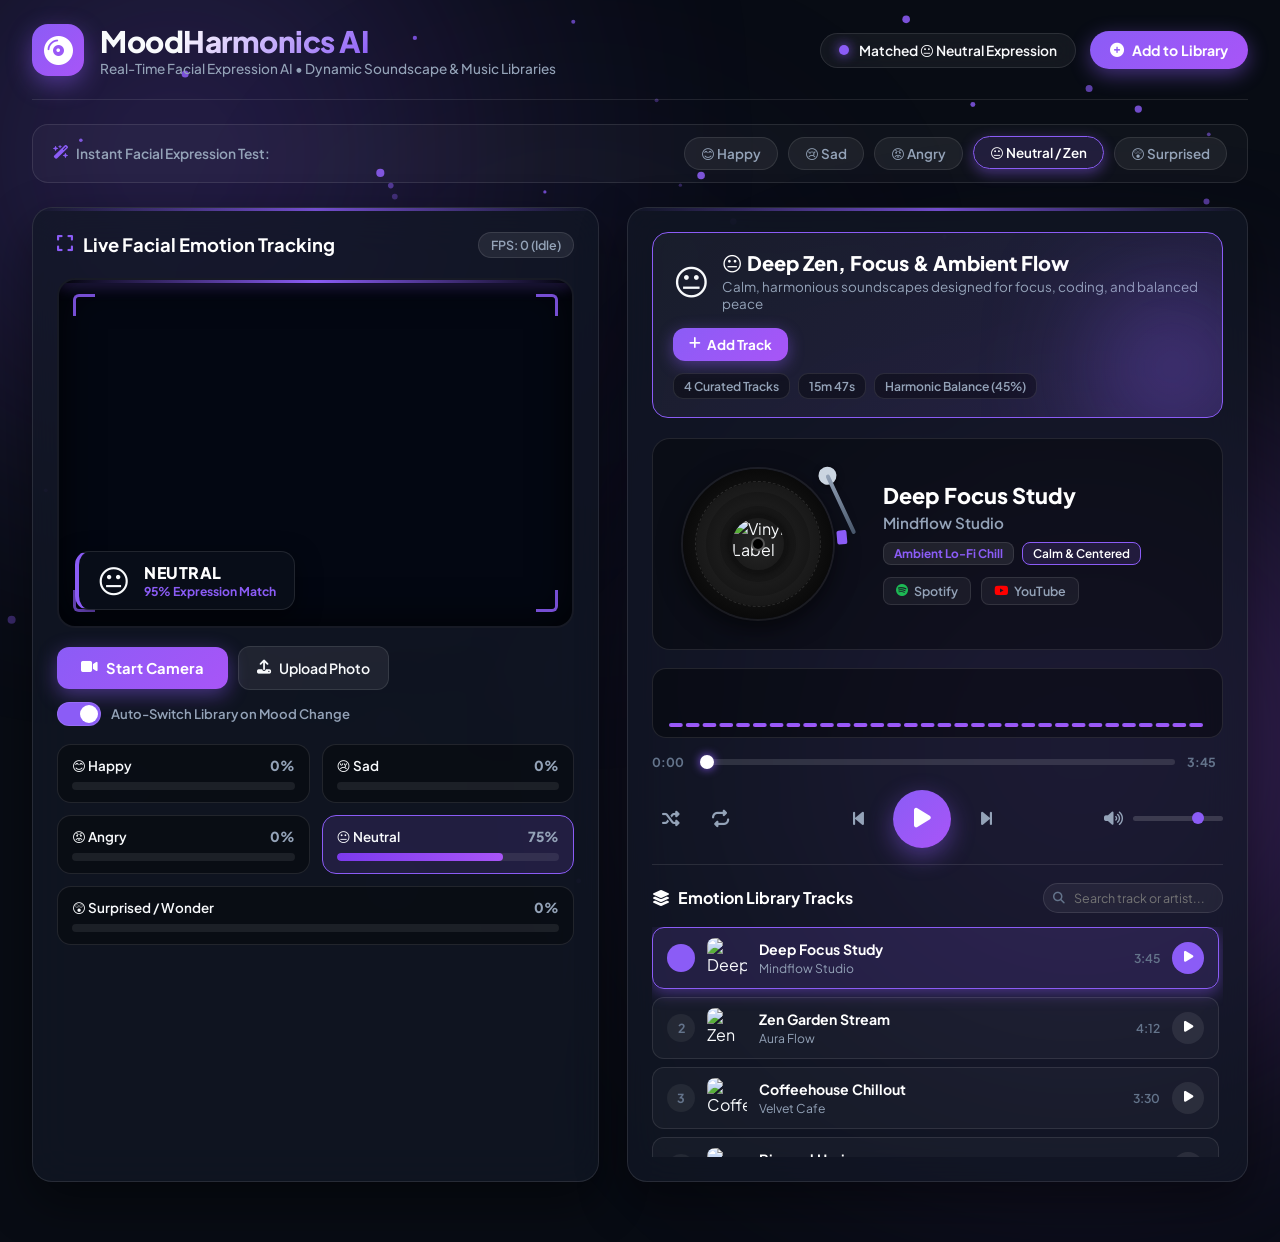
==== commit 4b14062d: "Fix Vercel static asset routing and embed full CSS/JS directly in index.html for guaranteed zero-FOU" ====
--- a/index.html
+++ b/index.html
@@ -18,6 +18,1554 @@
     <!-- Stylesheets with fallbacks for both relative and static URLs -->
     <link rel="stylesheet" href="/static/CSS/style.css">
     <link rel="stylesheet" href="static/CSS/style.css">
+    <!-- Embedded Production Stylesheet for Zero-FOUC & Guaranteed Styling -->
+    <style>
+/* ==========================================================================
+   MoodHarmonics AI - Next-Gen Emotion Music Interface Stylesheet
+   ========================================================================== */
+
+:root {
+    /* Base Theme Variables */
+    --bg-dark: #080c14;
+    --bg-card: rgba(18, 24, 38, 0.72);
+    --bg-card-hover: rgba(26, 35, 54, 0.85);
+    --border-light: rgba(255, 255, 255, 0.1);
+    --border-glow: rgba(99, 102, 241, 0.35);
+    --text-primary: #f8fafc;
+    --text-secondary: #94a3b8;
+    --text-muted: #64748b;
+
+    /* Emotion Aura Default (Neutral) */
+    --mood-color: #8b5cf6;
+    --mood-glow: rgba(139, 92, 246, 0.45);
+    --mood-secondary: #6366f1;
+    --mood-accent-bg: rgba(139, 92, 246, 0.15);
+
+    /* Emotion Palette */
+    --color-happy: #10b981;
+    --color-sad: #38bdf8;
+    --color-angry: #f43f5e;
+    --color-neutral: #8b5cf6;
+    --color-surprised: #ec4899;
+
+    --font-main: 'Plus Jakarta Sans', system-ui, -apple-system, sans-serif;
+    --transition-smooth: all 0.35s cubic-bezier(0.4, 0, 0.2, 1);
+    --border-radius: 20px;
+}
+
+/* Dynamic Emotion Aura Classes for Root */
+body.mood-happy {
+    --mood-color: #10b981;
+    --mood-glow: rgba(16, 185, 129, 0.5);
+    --mood-secondary: #34d399;
+    --mood-accent-bg: rgba(16, 185, 129, 0.16);
+}
+body.mood-sad {
+    --mood-color: #38bdf8;
+    --mood-glow: rgba(56, 189, 248, 0.5);
+    --mood-secondary: #0284c7;
+    --mood-accent-bg: rgba(56, 189, 248, 0.16);
+}
+body.mood-angry {
+    --mood-color: #f43f5e;
+    --mood-glow: rgba(244, 63, 94, 0.55);
+    --mood-secondary: #fb923c;
+    --mood-accent-bg: rgba(244, 63, 94, 0.18);
+}
+body.mood-neutral {
+    --mood-color: #8b5cf6;
+    --mood-glow: rgba(139, 92, 246, 0.45);
+    --mood-secondary: #a855f7;
+    --mood-accent-bg: rgba(139, 92, 246, 0.15);
+}
+body.mood-surprised {
+    --mood-color: #ec4899;
+    --mood-glow: rgba(236, 72, 153, 0.5);
+    --mood-secondary: #06b6d4;
+    --mood-accent-bg: rgba(236, 72, 153, 0.18);
+}
+
+/* Base Reset & Typography */
+* {
+    margin: 0;
+    padding: 0;
+    box-sizing: border-box;
+    font-family: var(--font-main);
+}
+
+body {
+    background: var(--bg-dark);
+    color: var(--text-primary);
+    min-height: 100vh;
+    overflow-x: hidden;
+    position: relative;
+    transition: background 0.6s ease;
+}
+
+/* Background Particle Canvas */
+#particle-canvas {
+    position: fixed;
+    top: 0;
+    left: 0;
+    width: 100vw;
+    height: 100vh;
+    pointer-events: none;
+    z-index: 0;
+}
+
+/* Multi-layer Ambient Glow Spheres */
+.ambient-glow {
+    position: fixed;
+    border-radius: 50%;
+    filter: blur(140px);
+    pointer-events: none;
+    z-index: 0;
+    transition: all 0.8s ease-in-out;
+}
+.glow-orb-1 {
+    top: -120px;
+    left: -100px;
+    width: 550px;
+    height: 550px;
+    background: var(--mood-glow);
+    opacity: 0.6;
+}
+.glow-orb-2 {
+    bottom: -150px;
+    right: -100px;
+    width: 600px;
+    height: 600px;
+    background: var(--mood-secondary);
+    opacity: 0.35;
+}
+.glow-orb-3 {
+    top: 40%;
+    left: 45%;
+    width: 350px;
+    height: 350px;
+    background: var(--mood-glow);
+    opacity: 0.2;
+    transform: translate(-50%, -50%);
+}
+
+/* App Wrapper */
+.app-container {
+    max-width: 1440px;
+    margin: 0 auto;
+    padding: 24px 32px 60px;
+    position: relative;
+    z-index: 1;
+}
+
+/* ==========================================================================
+   Header & Quick Controls
+   ========================================================================== */
+.app-header {
+    display: flex;
+    justify-content: space-between;
+    align-items: center;
+    padding-bottom: 22px;
+    margin-bottom: 24px;
+    border-bottom: 1px solid var(--border-light);
+    flex-wrap: wrap;
+    gap: 16px;
+}
+
+.brand-section {
+    display: flex;
+    align-items: center;
+    gap: 16px;
+}
+
+.brand-logo-wrap {
+    width: 52px;
+    height: 52px;
+    border-radius: 16px;
+    background: linear-gradient(135deg, var(--mood-color), var(--mood-secondary));
+    display: flex;
+    align-items: center;
+    justify-content: center;
+    box-shadow: 0 8px 24px var(--mood-glow);
+    transition: var(--transition-smooth);
+}
+
+.brand-logo-wrap i {
+    font-size: 1.8rem;
+    color: #fff;
+    animation: spinSlow 12s linear infinite;
+}
+
+@keyframes spinSlow {
+    from { transform: rotate(0deg); }
+    to { transform: rotate(360deg); }
+}
+
+.brand-text h1 {
+    font-size: 1.85rem;
+    font-weight: 800;
+    letter-spacing: -0.5px;
+    line-height: 1.2;
+}
+
+.brand-text h1 span {
+    background: linear-gradient(135deg, #fff, var(--mood-color));
+    -webkit-background-clip: text;
+    -webkit-text-fill-color: transparent;
+    transition: var(--transition-smooth);
+}
+
+.brand-text p {
+    font-size: 0.85rem;
+    color: var(--text-secondary);
+    font-weight: 500;
+}
+
+.header-actions {
+    display: flex;
+    align-items: center;
+    gap: 14px;
+    flex-wrap: wrap;
+}
+
+.status-pill {
+    display: flex;
+    align-items: center;
+    gap: 10px;
+    background: rgba(255, 255, 255, 0.05);
+    border: 1px solid var(--border-light);
+    backdrop-filter: blur(12px);
+    padding: 8px 18px;
+    border-radius: 30px;
+    font-size: 0.86rem;
+    font-weight: 600;
+}
+
+.pulse-indicator {
+    width: 10px;
+    height: 10px;
+    border-radius: 50%;
+    background: var(--mood-color);
+    box-shadow: 0 0 12px var(--mood-color);
+    transition: var(--transition-smooth);
+}
+
+.btn-add-library-top {
+    display: flex;
+    align-items: center;
+    gap: 8px;
+    background: linear-gradient(135deg, var(--mood-color), var(--mood-secondary));
+    color: #fff;
+    border: none;
+    padding: 10px 20px;
+    border-radius: 30px;
+    font-weight: 700;
+    font-size: 0.88rem;
+    cursor: pointer;
+    box-shadow: 0 6px 20px var(--mood-glow);
+    transition: var(--transition-smooth);
+}
+
+.btn-add-library-top:hover {
+    transform: translateY(-2px);
+    box-shadow: 0 8px 25px var(--mood-glow);
+}
+
+/* ==========================================================================
+   Facial Expression Quick Test Simulator (Chips Bar)
+   ========================================================================== */
+.simulator-container {
+    background: rgba(255, 255, 255, 0.03);
+    border: 1px solid var(--border-light);
+    border-radius: 16px;
+    padding: 12px 20px;
+    margin-bottom: 24px;
+    display: flex;
+    align-items: center;
+    justify-content: space-between;
+    gap: 16px;
+    flex-wrap: wrap;
+}
+
+.simulator-label {
+    display: flex;
+    align-items: center;
+    gap: 8px;
+    font-size: 0.86rem;
+    font-weight: 600;
+    color: var(--text-secondary);
+}
+
+.simulator-label i {
+    color: var(--mood-color);
+}
+
+.expression-chips {
+    display: flex;
+    align-items: center;
+    gap: 10px;
+    flex-wrap: wrap;
+}
+
+.chip-btn {
+    background: rgba(255, 255, 255, 0.06);
+    border: 1px solid var(--border-light);
+    color: var(--text-secondary);
+    padding: 7px 16px;
+    border-radius: 24px;
+    font-size: 0.84rem;
+    font-weight: 600;
+    cursor: pointer;
+    display: flex;
+    align-items: center;
+    gap: 6px;
+    transition: var(--transition-smooth);
+}
+
+.chip-btn:hover, .chip-btn.active {
+    background: var(--mood-accent-bg);
+    border-color: var(--mood-color);
+    color: #fff;
+    transform: translateY(-1px);
+    box-shadow: 0 4px 14px var(--mood-glow);
+}
+
+/* ==========================================================================
+   Main Grid Layout
+   ========================================================================== */
+.dashboard-grid {
+    display: grid;
+    grid-template-columns: 1.05fr 1.15fr;
+    gap: 28px;
+}
+
+@media (max-width: 1080px) {
+    .dashboard-grid {
+        grid-template-columns: 1fr;
+    }
+}
+
+/* Shared Card Architecture */
+.glass-card {
+    background: var(--bg-card);
+    backdrop-filter: blur(22px);
+    -webkit-backdrop-filter: blur(22px);
+    border: 1px solid var(--border-light);
+    border-radius: var(--border-radius);
+    padding: 24px;
+    box-shadow: 0 20px 48px rgba(0, 0, 0, 0.45);
+    position: relative;
+    overflow: hidden;
+    transition: border-color 0.4s ease, box-shadow 0.4s ease;
+}
+
+.glass-card::before {
+    content: '';
+    position: absolute;
+    top: 0;
+    left: 0;
+    right: 0;
+    height: 3px;
+    background: linear-gradient(90deg, transparent, var(--mood-color), transparent);
+    opacity: 0.8;
+    transition: var(--transition-smooth);
+}
+
+.card-title-bar {
+    display: flex;
+    justify-content: space-between;
+    align-items: center;
+    margin-bottom: 20px;
+}
+
+.card-title-bar h2 {
+    font-size: 1.15rem;
+    font-weight: 700;
+    display: flex;
+    align-items: center;
+    gap: 10px;
+    color: #fff;
+}
+
+.card-title-bar h2 i {
+    color: var(--mood-color);
+    transition: var(--transition-smooth);
+}
+
+.badge-pill {
+    background: rgba(255, 255, 255, 0.08);
+    border: 1px solid var(--border-light);
+    padding: 4px 12px;
+    border-radius: 14px;
+    font-size: 0.78rem;
+    font-weight: 600;
+    color: var(--text-secondary);
+}
+
+/* ==========================================================================
+   Left Panel: Cyberpunk Face Expression Suite
+   ========================================================================== */
+.camera-viewport {
+    position: relative;
+    width: 100%;
+    height: 350px;
+    background: #030712;
+    border-radius: 18px;
+    overflow: hidden;
+    border: 2px solid rgba(255, 255, 255, 0.08);
+    box-shadow: inset 0 0 40px rgba(0, 0, 0, 0.8);
+}
+
+#webcam {
+    width: 100%;
+    height: 100%;
+    object-fit: cover;
+    transform: scaleX(-1);
+    display: block;
+}
+
+#overlay-canvas {
+    position: absolute;
+    top: 0;
+    left: 0;
+    width: 100%;
+    height: 100%;
+    transform: scaleX(-1);
+    pointer-events: none;
+}
+
+/* Cyber Viewfinder Reticle Accents */
+.reticle-corner {
+    position: absolute;
+    width: 22px;
+    height: 22px;
+    border-color: var(--mood-color);
+    border-style: solid;
+    pointer-events: none;
+    transition: var(--transition-smooth);
+    opacity: 0.85;
+}
+.reticle-tl { top: 14px; left: 14px; border-width: 3px 0 0 3px; border-top-left-radius: 6px; }
+.reticle-tr { top: 14px; right: 14px; border-width: 3px 3px 0 0; border-top-right-radius: 6px; }
+.reticle-bl { bottom: 14px; left: 14px; border-width: 0 0 3px 3px; border-bottom-left-radius: 6px; }
+.reticle-br { bottom: 14px; right: 14px; border-width: 0 3px 3px 0; border-bottom-right-radius: 6px; }
+
+.laser-scanline {
+    position: absolute;
+    top: 0;
+    left: 0;
+    width: 100%;
+    height: 3px;
+    background: linear-gradient(90deg, transparent, var(--mood-color), transparent);
+    box-shadow: 0 0 15px var(--mood-color);
+    animation: scanMotion 3.2s infinite ease-in-out;
+    pointer-events: none;
+}
+
+@keyframes scanMotion {
+    0% { top: 2%; opacity: 0.2; }
+    50% { opacity: 1; }
+    100% { top: 96%; opacity: 0.2; }
+}
+
+/* Floating Emotion Telemetry HUD */
+.live-emotion-hud {
+    position: absolute;
+    bottom: 16px;
+    left: 16px;
+    background: rgba(10, 15, 26, 0.88);
+    backdrop-filter: blur(14px);
+    border: 1px solid var(--border-light);
+    border-left: 4px solid var(--mood-color);
+    padding: 8px 18px;
+    border-radius: 14px;
+    display: flex;
+    align-items: center;
+    gap: 14px;
+    box-shadow: 0 8px 24px rgba(0, 0, 0, 0.5);
+    transition: var(--transition-smooth);
+}
+
+.hud-emoji-box {
+    font-size: 2rem;
+    animation: gentleBounce 2s infinite ease-in-out;
+}
+
+@keyframes gentleBounce {
+    0%, 100% { transform: scale(1); }
+    50% { transform: scale(1.15); }
+}
+
+.hud-details {
+    display: flex;
+    flex-direction: column;
+}
+
+.hud-emotion-title {
+    font-size: 1rem;
+    font-weight: 800;
+    letter-spacing: 0.5px;
+    color: #fff;
+    text-transform: uppercase;
+}
+
+.hud-confidence-tag {
+    font-size: 0.76rem;
+    color: var(--mood-color);
+    font-weight: 700;
+}
+
+/* Camera Controls Bar */
+.camera-controls-bar {
+    display: flex;
+    justify-content: space-between;
+    align-items: center;
+    margin: 18px 0;
+    gap: 12px;
+    flex-wrap: wrap;
+}
+
+.camera-btn-group {
+    display: flex;
+    align-items: center;
+    gap: 10px;
+}
+
+.btn-primary-action {
+    background: linear-gradient(135deg, var(--mood-color), var(--mood-secondary));
+    color: #fff;
+    border: none;
+    padding: 12px 24px;
+    border-radius: 12px;
+    font-weight: 700;
+    font-size: 0.92rem;
+    cursor: pointer;
+    display: flex;
+    align-items: center;
+    gap: 8px;
+    box-shadow: 0 6px 20px var(--mood-glow);
+    transition: var(--transition-smooth);
+}
+
+.btn-primary-action:hover {
+    transform: translateY(-2px);
+    box-shadow: 0 8px 26px var(--mood-glow);
+}
+
+.btn-secondary-action {
+    background: rgba(255, 255, 255, 0.07);
+    color: var(--text-primary);
+    border: 1px solid var(--border-light);
+    padding: 12px 18px;
+    border-radius: 12px;
+    font-weight: 600;
+    font-size: 0.88rem;
+    cursor: pointer;
+    display: flex;
+    align-items: center;
+    gap: 8px;
+    transition: var(--transition-smooth);
+}
+
+.btn-secondary-action:hover {
+    background: rgba(255, 255, 255, 0.12);
+    border-color: rgba(255, 255, 255, 0.2);
+}
+
+.switch-toggle-wrap {
+    display: flex;
+    align-items: center;
+    gap: 10px;
+    font-size: 0.82rem;
+    color: var(--text-secondary);
+    font-weight: 600;
+}
+
+/* Modern Toggle Switch */
+.switch-control {
+    position: relative;
+    display: inline-block;
+    width: 44px;
+    height: 24px;
+}
+.switch-control input { opacity: 0; width: 0; height: 0; }
+.switch-slider {
+    position: absolute;
+    cursor: pointer;
+    inset: 0;
+    background-color: rgba(255, 255, 255, 0.12);
+    transition: .35s;
+    border-radius: 34px;
+    border: 1px solid var(--border-light);
+}
+.switch-slider:before {
+    position: absolute;
+    content: "";
+    height: 18px;
+    width: 18px;
+    left: 2px;
+    bottom: 2px;
+    background-color: white;
+    transition: .35s;
+    border-radius: 50%;
+}
+input:checked + .switch-slider {
+    background-color: var(--mood-color);
+}
+input:checked + .switch-slider:before {
+    transform: translateX(20px);
+}
+
+/* Real-Time Facial Expression Telemetry Meters */
+.telemetry-grid {
+    display: grid;
+    grid-template-columns: repeat(2, 1fr);
+    gap: 12px;
+    margin-top: 14px;
+}
+
+.meter-card {
+    background: rgba(0, 0, 0, 0.35);
+    border: 1px solid var(--border-light);
+    border-radius: 14px;
+    padding: 12px 14px;
+    transition: var(--transition-smooth);
+}
+
+.meter-card.active-meter {
+    border-color: var(--mood-color);
+    background: var(--mood-accent-bg);
+}
+
+.meter-header {
+    display: flex;
+    justify-content: space-between;
+    align-items: center;
+    font-size: 0.84rem;
+    font-weight: 600;
+    margin-bottom: 8px;
+}
+
+.meter-title {
+    display: flex;
+    align-items: center;
+    gap: 6px;
+}
+
+.meter-pct {
+    font-weight: 800;
+    font-size: 0.86rem;
+    color: var(--text-secondary);
+}
+
+.progress-track {
+    height: 8px;
+    background: rgba(255, 255, 255, 0.08);
+    border-radius: 8px;
+    overflow: hidden;
+}
+
+.progress-fill {
+    height: 100%;
+    width: 0%;
+    border-radius: 8px;
+    transition: width 0.35s ease;
+}
+
+.fill-happy { background: linear-gradient(90deg, #10b981, #34d399); }
+.fill-sad { background: linear-gradient(90deg, #0284c7, #38bdf8); }
+.fill-angry { background: linear-gradient(90deg, #e11d48, #fb923c); }
+.fill-neutral { background: linear-gradient(90deg, #7c3aed, #a855f7); }
+.fill-surprised { background: linear-gradient(90deg, #db2777, #f472b6); }
+
+/* ==========================================================================
+   Right Panel: Lively Emotion Library & Audio Showcase
+   ========================================================================== */
+
+/* Active Mood Library Banner */
+.library-hero-banner {
+    background: linear-gradient(135deg, rgba(255, 255, 255, 0.04), var(--mood-accent-bg));
+    border: 1px solid var(--mood-color);
+    border-radius: 16px;
+    padding: 18px 20px;
+    margin-bottom: 20px;
+    position: relative;
+    overflow: hidden;
+    transition: var(--transition-smooth);
+}
+
+.library-hero-banner::after {
+    content: '';
+    position: absolute;
+    right: -20px;
+    bottom: -20px;
+    width: 140px;
+    height: 140px;
+    background: var(--mood-glow);
+    filter: blur(60px);
+    pointer-events: none;
+    border-radius: 50%;
+}
+
+.library-banner-header {
+    display: flex;
+    justify-content: space-between;
+    align-items: flex-start;
+    gap: 16px;
+    flex-wrap: wrap;
+    margin-bottom: 12px;
+}
+
+.library-identity {
+    display: flex;
+    align-items: center;
+    gap: 12px;
+}
+
+.library-emoji-badge {
+    font-size: 2.2rem;
+    line-height: 1;
+}
+
+.library-titles h3 {
+    font-size: 1.25rem;
+    font-weight: 800;
+    color: #fff;
+    line-height: 1.2;
+}
+
+.library-titles p {
+    font-size: 0.84rem;
+    color: var(--text-secondary);
+    margin-top: 3px;
+}
+
+.btn-add-track-modal {
+    background: linear-gradient(135deg, var(--mood-color), var(--mood-secondary));
+    color: #fff;
+    border: none;
+    padding: 8px 16px;
+    border-radius: 12px;
+    font-weight: 700;
+    font-size: 0.84rem;
+    cursor: pointer;
+    display: flex;
+    align-items: center;
+    gap: 6px;
+    box-shadow: 0 4px 16px var(--mood-glow);
+    transition: var(--transition-smooth);
+    white-space: nowrap;
+}
+
+.btn-add-track-modal:hover {
+    transform: translateY(-2px);
+    box-shadow: 0 6px 20px var(--mood-glow);
+}
+
+.library-meta-chips {
+    display: flex;
+    align-items: center;
+    gap: 8px;
+    flex-wrap: wrap;
+}
+
+.meta-chip {
+    background: rgba(0, 0, 0, 0.35);
+    border: 1px solid var(--border-light);
+    padding: 4px 10px;
+    border-radius: 10px;
+    font-size: 0.76rem;
+    font-weight: 600;
+    color: var(--text-secondary);
+    display: flex;
+    align-items: center;
+    gap: 5px;
+}
+
+.meta-chip i {
+    color: var(--mood-color);
+}
+
+/* Lively Turntable & Now-Playing Box */
+.now-playing-stage {
+    display: grid;
+    grid-template-columns: 190px 1fr;
+    gap: 20px;
+    background: rgba(0, 0, 0, 0.35);
+    border: 1px solid var(--border-light);
+    border-radius: 18px;
+    padding: 20px;
+    margin-bottom: 18px;
+    align-items: center;
+    position: relative;
+    overflow: hidden;
+}
+
+/* 3D Vinyl Turntable System */
+.turntable-assembly {
+    position: relative;
+    width: 170px;
+    height: 170px;
+    display: flex;
+    align-items: center;
+    justify-content: center;
+}
+
+.vinyl-disc {
+    width: 150px;
+    height: 150px;
+    border-radius: 50%;
+    background: radial-gradient(circle, #262626 0%, #171717 35%, #0a0a0a 70%, #000 100%);
+    box-shadow: 0 0 0 2px rgba(255, 255, 255, 0.08), 0 8px 24px rgba(0,0,0,0.6);
+    position: relative;
+    display: flex;
+    align-items: center;
+    justify-content: center;
+    transition: transform 0.3s ease;
+}
+
+/* Vinyl Grooves */
+.vinyl-disc::before {
+    content: '';
+    position: absolute;
+    inset: 12px;
+    border-radius: 50%;
+    border: 1px dashed rgba(255, 255, 255, 0.12);
+    box-shadow: inset 0 0 0 10px rgba(255,255,255,0.02), inset 0 0 0 24px rgba(255,255,255,0.02);
+}
+
+.vinyl-label-center {
+    width: 58px;
+    height: 58px;
+    border-radius: 50%;
+    overflow: hidden;
+    position: relative;
+    border: 3px solid #111;
+    z-index: 2;
+    box-shadow: 0 0 10px rgba(0,0,0,0.8);
+}
+
+.vinyl-label-center img {
+    width: 100%;
+    height: 100%;
+    object-fit: cover;
+}
+
+.vinyl-label-center::after {
+    content: '';
+    position: absolute;
+    top: 50%;
+    left: 50%;
+    width: 10px;
+    height: 10px;
+    background: #000;
+    border: 2px solid #555;
+    border-radius: 50%;
+    transform: translate(-50%, -50%);
+}
+
+/* Vinyl Spin when Playing */
+.is-playing .vinyl-disc {
+    animation: vinylSpin 3.5s linear infinite;
+}
+
+@keyframes vinylSpin {
+    from { transform: rotate(0deg); }
+    to { transform: rotate(360deg); }
+}
+
+/* Tonearm */
+.tonearm {
+    position: absolute;
+    top: 8px;
+    right: 6px;
+    width: 45px;
+    height: 80px;
+    pointer-events: none;
+    transform-origin: 35px 10px;
+    transform: rotate(-25deg);
+    transition: transform 0.6s cubic-bezier(0.34, 1.56, 0.64, 1);
+    z-index: 5;
+}
+
+.tonearm-base {
+    position: absolute;
+    top: 0;
+    right: 0;
+    width: 18px;
+    height: 18px;
+    border-radius: 50%;
+    background: #cbd5e1;
+    box-shadow: 0 2px 6px rgba(0,0,0,0.5);
+}
+
+.tonearm-stick {
+    position: absolute;
+    top: 8px;
+    right: 7px;
+    width: 4px;
+    height: 65px;
+    background: linear-gradient(to bottom, #94a3b8, #475569);
+    border-radius: 2px;
+}
+
+.tonearm-head {
+    position: absolute;
+    bottom: 2px;
+    left: 18px;
+    width: 10px;
+    height: 14px;
+    background: var(--mood-color);
+    border-radius: 2px;
+    transform: rotate(20deg);
+}
+
+.is-playing .tonearm {
+    transform: rotate(18deg);
+}
+
+/* Track Metadata Details */
+.track-meta-display {
+    display: flex;
+    flex-direction: column;
+    justify-content: center;
+}
+
+.track-meta-display h3 {
+    font-size: 1.35rem;
+    font-weight: 800;
+    color: #fff;
+    margin-bottom: 4px;
+    line-height: 1.25;
+}
+
+.track-meta-display .artist-text {
+    font-size: 0.95rem;
+    color: var(--text-secondary);
+    font-weight: 600;
+    margin-bottom: 10px;
+}
+
+.track-tags-row {
+    display: flex;
+    align-items: center;
+    gap: 8px;
+    flex-wrap: wrap;
+    margin-bottom: 12px;
+}
+
+.tag-genre-pill {
+    background: rgba(255, 255, 255, 0.08);
+    color: var(--mood-color);
+    font-weight: 700;
+    font-size: 0.74rem;
+    padding: 3px 10px;
+    border-radius: 8px;
+    border: 1px solid var(--border-light);
+}
+
+.tag-mood-pill {
+    background: var(--mood-accent-bg);
+    color: #fff;
+    font-weight: 600;
+    font-size: 0.74rem;
+    padding: 3px 10px;
+    border-radius: 8px;
+    border: 1px solid var(--mood-color);
+}
+
+.external-actions-row {
+    display: flex;
+    align-items: center;
+    gap: 10px;
+}
+
+.btn-external-link {
+    background: rgba(255, 255, 255, 0.05);
+    border: 1px solid var(--border-light);
+    color: var(--text-secondary);
+    padding: 5px 12px;
+    border-radius: 8px;
+    font-size: 0.78rem;
+    font-weight: 600;
+    text-decoration: none;
+    display: flex;
+    align-items: center;
+    gap: 6px;
+    transition: var(--transition-smooth);
+}
+
+.btn-external-link:hover {
+    background: rgba(255, 255, 255, 0.12);
+    color: #fff;
+}
+
+/* ==========================================================================
+   Real-Time Audio Spectrum Visualizer
+   ========================================================================== */
+.visualizer-card {
+    background: rgba(0, 0, 0, 0.4);
+    border: 1px solid var(--border-light);
+    border-radius: 14px;
+    padding: 10px 16px;
+    margin-bottom: 16px;
+    position: relative;
+}
+
+#spectrum-canvas {
+    width: 100%;
+    height: 48px;
+    display: block;
+}
+
+/* ==========================================================================
+   Audio Deck & Timeline Seeker
+   ========================================================================== */
+.timeline-deck {
+    margin-bottom: 16px;
+}
+
+.seeker-row {
+    display: flex;
+    align-items: center;
+    gap: 12px;
+}
+
+.time-stamp {
+    font-size: 0.78rem;
+    font-weight: 700;
+    color: var(--text-muted);
+    min-width: 36px;
+}
+
+.time-stamp.active {
+    color: var(--text-secondary);
+}
+
+.seek-range {
+    flex: 1;
+    -webkit-appearance: none;
+    height: 6px;
+    border-radius: 6px;
+    background: rgba(255, 255, 255, 0.12);
+    outline: none;
+    cursor: pointer;
+    transition: var(--transition-smooth);
+}
+
+.seek-range::-webkit-slider-thumb {
+    -webkit-appearance: none;
+    width: 14px;
+    height: 14px;
+    border-radius: 50%;
+    background: #fff;
+    box-shadow: 0 0 10px var(--mood-color);
+    cursor: pointer;
+    transition: transform 0.1s ease;
+}
+
+.seek-range::-webkit-slider-thumb:hover {
+    transform: scale(1.3);
+}
+
+/* Playback Control Buttons */
+.playback-controls {
+    display: flex;
+    align-items: center;
+    justify-content: space-between;
+    padding: 4px 0 16px;
+    border-bottom: 1px solid var(--border-light);
+    margin-bottom: 18px;
+    flex-wrap: wrap;
+    gap: 14px;
+}
+
+.control-left-options {
+    display: flex;
+    align-items: center;
+    gap: 12px;
+}
+
+.center-play-group {
+    display: flex;
+    align-items: center;
+    gap: 16px;
+}
+
+.btn-ctrl {
+    background: transparent;
+    border: none;
+    color: var(--text-secondary);
+    font-size: 1.1rem;
+    cursor: pointer;
+    width: 38px;
+    height: 38px;
+    border-radius: 50%;
+    display: flex;
+    align-items: center;
+    justify-content: center;
+    transition: var(--transition-smooth);
+}
+
+.btn-ctrl:hover {
+    color: #fff;
+    background: rgba(255, 255, 255, 0.08);
+}
+
+.btn-ctrl.active-ctrl {
+    color: var(--mood-color);
+}
+
+.btn-play-hero {
+    width: 58px;
+    height: 58px;
+    border-radius: 50%;
+    background: linear-gradient(135deg, var(--mood-color), var(--mood-secondary));
+    color: #fff;
+    font-size: 1.4rem;
+    border: none;
+    cursor: pointer;
+    display: flex;
+    align-items: center;
+    justify-content: center;
+    box-shadow: 0 8px 24px var(--mood-glow);
+    transition: var(--transition-smooth);
+}
+
+.btn-play-hero:hover {
+    transform: scale(1.08);
+    box-shadow: 0 10px 30px var(--mood-glow);
+}
+
+.volume-deck {
+    display: flex;
+    align-items: center;
+    gap: 10px;
+    color: var(--text-secondary);
+}
+
+.volume-deck i {
+    cursor: pointer;
+    font-size: 0.95rem;
+}
+
+.volume-deck input[type="range"] {
+    width: 90px;
+    -webkit-appearance: none;
+    height: 5px;
+    border-radius: 5px;
+    background: rgba(255, 255, 255, 0.15);
+    outline: none;
+    cursor: pointer;
+}
+
+.volume-deck input[type="range"]::-webkit-slider-thumb {
+    -webkit-appearance: none;
+    width: 12px;
+    height: 12px;
+    border-radius: 50%;
+    background: var(--mood-color);
+    cursor: pointer;
+}
+
+/* ==========================================================================
+   Dynamic Playlist & Tracklist System
+   ========================================================================== */
+.playlist-header-row {
+    display: flex;
+    justify-content: space-between;
+    align-items: center;
+    margin-bottom: 14px;
+}
+
+.playlist-header-row h3 {
+    font-size: 1rem;
+    font-weight: 700;
+    display: flex;
+    align-items: center;
+    gap: 8px;
+    color: #fff;
+}
+
+.library-search-box {
+    position: relative;
+    width: 180px;
+}
+
+.library-search-box input {
+    width: 100%;
+    background: rgba(255, 255, 255, 0.05);
+    border: 1px solid var(--border-light);
+    border-radius: 20px;
+    padding: 6px 12px 6px 30px;
+    color: #fff;
+    font-size: 0.78rem;
+    outline: none;
+    transition: var(--transition-smooth);
+}
+
+.library-search-box input:focus {
+    border-color: var(--mood-color);
+    background: rgba(255, 255, 255, 0.08);
+}
+
+.library-search-box i {
+    position: absolute;
+    left: 10px;
+    top: 50%;
+    transform: translateY(-50%);
+    font-size: 0.74rem;
+    color: var(--text-muted);
+}
+
+.tracklist-container {
+    list-style: none;
+    display: flex;
+    flex-direction: column;
+    gap: 8px;
+    max-height: 230px;
+    overflow-y: auto;
+    padding-right: 4px;
+}
+
+/* Custom Sleek Scrollbar */
+.tracklist-container::-webkit-scrollbar {
+    width: 5px;
+}
+.tracklist-container::-webkit-scrollbar-thumb {
+    background: rgba(255, 255, 255, 0.15);
+    border-radius: 10px;
+}
+.tracklist-container::-webkit-scrollbar-thumb:hover {
+    background: var(--mood-color);
+}
+
+.track-item {
+    background: rgba(255, 255, 255, 0.03);
+    border: 1px solid var(--border-light);
+    border-radius: 12px;
+    padding: 10px 14px;
+    display: flex;
+    align-items: center;
+    justify-content: space-between;
+    gap: 12px;
+    cursor: pointer;
+    transition: var(--transition-smooth);
+}
+
+.track-item:hover {
+    background: rgba(255, 255, 255, 0.07);
+    border-color: rgba(255, 255, 255, 0.2);
+    transform: translateX(4px);
+}
+
+.track-item.active-track {
+    background: var(--mood-accent-bg);
+    border-color: var(--mood-color);
+    box-shadow: 0 4px 16px var(--mood-glow);
+}
+
+.track-left-group {
+    display: flex;
+    align-items: center;
+    gap: 12px;
+    min-width: 0;
+}
+
+.track-index-icon {
+    width: 28px;
+    height: 28px;
+    border-radius: 50%;
+    background: rgba(255, 255, 255, 0.06);
+    display: flex;
+    align-items: center;
+    justify-content: center;
+    font-size: 0.78rem;
+    font-weight: 700;
+    color: var(--text-muted);
+    flex-shrink: 0;
+}
+
+.active-track .track-index-icon {
+    background: var(--mood-color);
+    color: #fff;
+}
+
+.track-thumb-img {
+    width: 40px;
+    height: 40px;
+    border-radius: 8px;
+    object-fit: cover;
+    flex-shrink: 0;
+}
+
+.track-text-details {
+    min-width: 0;
+}
+
+.track-title-line {
+    font-size: 0.88rem;
+    font-weight: 700;
+    color: #fff;
+    white-space: nowrap;
+    overflow: hidden;
+    text-overflow: ellipsis;
+}
+
+.track-sub-line {
+    font-size: 0.76rem;
+    color: var(--text-secondary);
+    display: flex;
+    align-items: center;
+    gap: 8px;
+    margin-top: 2px;
+}
+
+.user-added-tag {
+    background: rgba(16, 185, 129, 0.2);
+    color: #34d399;
+    font-size: 0.68rem;
+    padding: 1px 6px;
+    border-radius: 4px;
+    font-weight: 700;
+}
+
+.track-right-group {
+    display: flex;
+    align-items: center;
+    gap: 12px;
+    flex-shrink: 0;
+}
+
+.track-duration-text {
+    font-size: 0.76rem;
+    color: var(--text-muted);
+    font-weight: 600;
+}
+
+.btn-track-play {
+    width: 32px;
+    height: 32px;
+    border-radius: 50%;
+    background: rgba(255, 255, 255, 0.08);
+    border: none;
+    color: #fff;
+    display: flex;
+    align-items: center;
+    justify-content: center;
+    font-size: 0.78rem;
+    cursor: pointer;
+    transition: var(--transition-smooth);
+}
+
+.track-item:hover .btn-track-play, .active-track .btn-track-play {
+    background: var(--mood-color);
+    color: #fff;
+}
+
+/* ==========================================================================
+   Add Track to Library Modal
+   ========================================================================== */
+.modal-overlay {
+    position: fixed;
+    inset: 0;
+    background: rgba(4, 7, 14, 0.85);
+    backdrop-filter: blur(16px);
+    -webkit-backdrop-filter: blur(16px);
+    z-index: 1000;
+    display: flex;
+    align-items: center;
+    justify-content: center;
+    padding: 20px;
+    opacity: 0;
+    pointer-events: none;
+    transition: opacity 0.3s ease;
+}
+
+.modal-overlay.open {
+    opacity: 1;
+    pointer-events: auto;
+}
+
+.modal-dialog {
+    background: #0f172a;
+    border: 1px solid var(--border-light);
+    border-top: 4px solid var(--mood-color);
+    border-radius: 20px;
+    width: 100%;
+    max-width: 520px;
+    padding: 28px;
+    box-shadow: 0 24px 60px rgba(0, 0, 0, 0.7);
+    transform: scale(0.92);
+    transition: transform 0.3s cubic-bezier(0.34, 1.56, 0.64, 1);
+}
+
+.modal-overlay.open .modal-dialog {
+    transform: scale(1);
+}
+
+.modal-header {
+    display: flex;
+    justify-content: space-between;
+    align-items: center;
+    margin-bottom: 20px;
+}
+
+.modal-header h3 {
+    font-size: 1.25rem;
+    font-weight: 800;
+    color: #fff;
+    display: flex;
+    align-items: center;
+    gap: 10px;
+}
+
+.btn-close-modal {
+    background: transparent;
+    border: none;
+    color: var(--text-muted);
+    font-size: 1.2rem;
+    cursor: pointer;
+    transition: var(--transition-smooth);
+}
+
+.btn-close-modal:hover {
+    color: #fff;
+}
+
+.modal-form {
+    display: flex;
+    flex-direction: column;
+    gap: 16px;
+}
+
+.form-field-group {
+    display: flex;
+    flex-direction: column;
+    gap: 6px;
+}
+
+.form-field-group label {
+    font-size: 0.82rem;
+    font-weight: 700;
+    color: var(--text-secondary);
+}
+
+.form-control-input, .form-control-select {
+    background: rgba(255, 255, 255, 0.05);
+    border: 1px solid var(--border-light);
+    border-radius: 10px;
+    padding: 10px 14px;
+    color: #fff;
+    font-size: 0.88rem;
+    outline: none;
+    transition: var(--transition-smooth);
+}
+
+.form-control-input:focus, .form-control-select:focus {
+    border-color: var(--mood-color);
+    background: rgba(255, 255, 255, 0.08);
+}
+
+.form-control-select option {
+    background: #0f172a;
+    color: #fff;
+}
+
+.preset-samples-box {
+    background: rgba(255, 255, 255, 0.03);
+    border: 1px dashed var(--border-light);
+    border-radius: 10px;
+    padding: 10px 12px;
+}
+
+.preset-samples-box p {
+    font-size: 0.74rem;
+    color: var(--text-muted);
+    margin-bottom: 8px;
+}
+
+.preset-chips-row {
+    display: flex;
+    gap: 6px;
+    flex-wrap: wrap;
+}
+
+.btn-preset-chip {
+    background: rgba(255, 255, 255, 0.06);
+    border: 1px solid var(--border-light);
+    color: var(--text-secondary);
+    padding: 4px 10px;
+    border-radius: 12px;
+    font-size: 0.74rem;
+    cursor: pointer;
+    transition: var(--transition-smooth);
+}
+
+.btn-preset-chip:hover {
+    background: var(--mood-accent-bg);
+    border-color: var(--mood-color);
+    color: #fff;
+}
+
+.btn-submit-track {
+    background: linear-gradient(135deg, var(--mood-color), var(--mood-secondary));
+    color: #fff;
+    border: none;
+    padding: 12px 20px;
+    border-radius: 12px;
+    font-weight: 800;
+    font-size: 0.95rem;
+    cursor: pointer;
+    display: flex;
+    align-items: center;
+    justify-content: center;
+    gap: 8px;
+    margin-top: 6px;
+    box-shadow: 0 6px 20px var(--mood-glow);
+    transition: var(--transition-smooth);
+}
+
+.btn-submit-track:hover {
+    transform: translateY(-2px);
+    box-shadow: 0 8px 25px var(--mood-glow);
+}
+
+/* ==========================================================================
+   Toast Notification System
+   ========================================================================== */
+.toast-notice {
+    position: fixed;
+    bottom: 24px;
+    right: 24px;
+    background: #0f172a;
+    border: 1px solid var(--border-light);
+    border-left: 4px solid var(--mood-color);
+    padding: 14px 20px;
+    border-radius: 14px;
+    box-shadow: 0 12px 30px rgba(0, 0, 0, 0.6);
+    z-index: 2000;
+    display: flex;
+    align-items: center;
+    gap: 12px;
+    font-size: 0.88rem;
+    font-weight: 600;
+    color: #fff;
+    transform: translateY(100px);
+    opacity: 0;
+    transition: transform 0.35s ease, opacity 0.35s ease;
+}
+
+.toast-notice.show {
+    transform: translateY(0);
+    opacity: 1;
+}
+
+.toast-notice i {
+    color: var(--mood-color);
+    font-size: 1.1rem;
+}
+
+    </style>
 </head>
 <body class="mood-neutral">
 
@@ -417,5 +1965,1227 @@
     <!-- Scripts with fallback for both relative and static URLs -->
     <script src="/static/JS/app.js"></script>
     <script src="static/JS/app.js"></script>
+    <!-- Embedded Production Scripts for 100% Guaranteed Execution on Serverless -->
+    <script>
+/**
+ * MoodHarmonics AI - Next-Gen Lively Emotion Music Engine & Visualizer
+ * Real-time Facial Expression Telemetry, Dynamic Libraries & Audio Spectrum Visualizer
+ */
+
+// ==========================================================================
+// 1. Emotion Configuration & Theme Palettes
+// ==========================================================================
+const EMOTION_CONFIG = {
+    happy: {
+        color: '#10b981',
+        secondary: '#34d399',
+        emoji: '😊',
+        label: 'Happy',
+        name: 'Euphoric Pop & Uplifting Grooves',
+        tagline: 'Radiant tracks carefully selected for high vibrations and cheerful energy',
+        energy: 'High Vibrational Energy (92%)',
+        avgDuration: '15m 10s',
+        particleType: 'stars'
+    },
+    sad: {
+        color: '#38bdf8',
+        secondary: '#0284c7',
+        emoji: '😢',
+        label: 'Sad',
+        name: 'Melancholic Strings & Healing Lo-Fi',
+        tagline: 'Deep, restorative acoustic harmonies to soothe, comfort, and heal your heart',
+        energy: 'Gentle Soothing Flow (32%)',
+        avgDuration: '16m 04s',
+        particleType: 'rain'
+    },
+    angry: {
+        color: '#f43f5e',
+        secondary: '#fb923c',
+        emoji: '😡',
+        label: 'Angry',
+        name: 'Adrenaline Surge & High-Octane Rock',
+        tagline: 'Thunderous riffs and driving beats designed for cathartic power workouts',
+        energy: 'Peak Athletic Power (98%)',
+        avgDuration: '14m 50s',
+        particleType: 'sparks'
+    },
+    neutral: {
+        color: '#8b5cf6',
+        secondary: '#a855f7',
+        emoji: '😐',
+        label: 'Neutral',
+        name: 'Deep Zen, Focus & Ambient Flow',
+        tagline: 'Calm, harmonious soundscapes designed for focus, coding, and balanced peace',
+        energy: 'Harmonic Balance (45%)',
+        avgDuration: '15m 47s',
+        particleType: 'zen'
+    },
+    surprised: {
+        color: '#ec4899',
+        secondary: '#06b6d4',
+        emoji: '😲',
+        label: 'Surprised',
+        name: 'Cosmic Synthwave & Electric Wonder',
+        tagline: 'Stunning auditory adventures filled with future bass and unexpected surprises',
+        energy: 'Electrified Wonder (88%)',
+        avgDuration: '11m 30s',
+        particleType: 'pulse'
+    }
+};
+
+// Default Curated Music Libraries
+const DEFAULT_LIBRARIES = {
+    happy: [
+        {
+            id: "h1",
+            title: "Sunburst Groove",
+            artist: "Upbeat Acoustic Collective",
+            genre: "Pop / Dance",
+            mood: "Energizing & Cheerful",
+            duration: "3:42",
+            energy: "92%",
+            url: "https://www.soundhelix.com/examples/mp3/SoundHelix-Song-1.mp3",
+            cover: "https://images.unsplash.com/photo-1514525253161-7a46d19cd819?w=400&q=80"
+        },
+        {
+            id: "h2",
+            title: "Summer Horizon",
+            artist: "Neon Waves",
+            genre: "Electro Tropical",
+            mood: "Uplifting & Euphoric",
+            duration: "4:15",
+            energy: "88%",
+            url: "https://www.soundhelix.com/examples/mp3/SoundHelix-Song-2.mp3",
+            cover: "https://images.unsplash.com/photo-1492684223066-81342ee5ff30?w=400&q=80"
+        },
+        {
+            id: "h3",
+            title: "Golden Hour Joy",
+            artist: "Solaris Beats",
+            genre: "Nu-Disco / Funk",
+            mood: "Vibrant Sunshine",
+            duration: "3:18",
+            energy: "95%",
+            url: "https://www.soundhelix.com/examples/mp3/SoundHelix-Song-6.mp3",
+            cover: "https://images.unsplash.com/photo-1507525428034-b723cf961d3e?w=400&q=80"
+        },
+        {
+            id: "h4",
+            title: "Electric Euphoria",
+            artist: "Prism Daylight",
+            genre: "Melodic House",
+            mood: "Pure Radiance",
+            duration: "3:55",
+            energy: "90%",
+            url: "https://www.soundhelix.com/examples/mp3/SoundHelix-Song-7.mp3",
+            cover: "https://images.unsplash.com/photo-1470225620780-dba8ba36b745?w=400&q=80"
+        }
+    ],
+    sad: [
+        {
+            id: "s1",
+            title: "Midnight Reflections",
+            artist: "Nocturne Strings",
+            genre: "Acoustic Piano & Cello",
+            mood: "Comforting & Healing",
+            duration: "4:32",
+            energy: "35%",
+            url: "https://www.soundhelix.com/examples/mp3/SoundHelix-Song-3.mp3",
+            cover: "https://images.unsplash.com/photo-1518709268805-4e9042af9f23?w=400&q=80"
+        },
+        {
+            id: "s2",
+            title: "Rain on Windowpane",
+            artist: "Quiet Solitude",
+            genre: "Lo-Fi Melancholy",
+            mood: "Reflective & Soothing",
+            duration: "3:50",
+            energy: "28%",
+            url: "https://www.soundhelix.com/examples/mp3/SoundHelix-Song-4.mp3",
+            cover: "https://images.unsplash.com/photo-1515694346937-94d85e41e6f0?w=400&q=80"
+        },
+        {
+            id: "s3",
+            title: "Autumn Leaves Falling",
+            artist: "Acoustic Whispers",
+            genre: "Solo Fingerstyle Guitar",
+            mood: "Gentle Emotional Release",
+            duration: "3:24",
+            energy: "30%",
+            url: "https://www.soundhelix.com/examples/mp3/SoundHelix-Song-5.mp3",
+            cover: "https://images.unsplash.com/photo-1507525428034-b723cf961d3e?w=400&q=80"
+        },
+        {
+            id: "s4",
+            title: "Distant Lighthouse",
+            artist: "Subtle Echoes",
+            genre: "Ambient Neo-Classical",
+            mood: "Peaceful Catharsis",
+            duration: "4:08",
+            energy: "25%",
+            url: "https://www.soundhelix.com/examples/mp3/SoundHelix-Song-11.mp3",
+            cover: "https://images.unsplash.com/photo-1519681393784-d120267933ba?w=400&q=80"
+        }
+    ],
+    angry: [
+        {
+            id: "a1",
+            title: "Adrenaline Discharge",
+            artist: "Apex Cyber",
+            genre: "Rock / Industrial Metal",
+            mood: "Cathartic & Intense",
+            duration: "3:29",
+            energy: "98%",
+            url: "https://www.soundhelix.com/examples/mp3/SoundHelix-Song-8.mp3",
+            cover: "https://images.unsplash.com/photo-1509198397868-475647b2a1e5?w=400&q=80"
+        },
+        {
+            id: "a2",
+            title: "Cyber Kinetic",
+            artist: "Overdrive Syndicate",
+            genre: "Bass Heavy D&B",
+            mood: "Fast Tempo De-stress",
+            duration: "4:02",
+            energy: "96%",
+            url: "https://www.soundhelix.com/examples/mp3/SoundHelix-Song-9.mp3",
+            cover: "https://images.unsplash.com/photo-1511671782779-c97d3d27a1d4?w=400&q=80"
+        },
+        {
+            id: "a3",
+            title: "Overdrive Ignition",
+            artist: "Valkyrie Distortion",
+            genre: "Hard Rock Synth",
+            mood: "Power Release",
+            duration: "3:44",
+            energy: "94%",
+            url: "https://www.soundhelix.com/examples/mp3/SoundHelix-Song-13.mp3",
+            cover: "https://images.unsplash.com/photo-1498038432885-c6f3f1b912ee?w=400&q=80"
+        },
+        {
+            id: "a4",
+            title: "Thunder Storm Strike",
+            artist: "Riot Core",
+            genre: "Electronic Rock",
+            mood: "Fierce Motivation",
+            duration: "3:35",
+            energy: "97%",
+            url: "https://www.soundhelix.com/examples/mp3/SoundHelix-Song-14.mp3",
+            cover: "https://images.unsplash.com/photo-1516450360452-9312f5e86fc7?w=400&q=80"
+        }
+    ],
+    neutral: [
+        {
+            id: "n1",
+            title: "Deep Focus Study",
+            artist: "Mindflow Studio",
+            genre: "Ambient Lo-Fi Chill",
+            mood: "Calm & Centered",
+            duration: "3:45",
+            energy: "45%",
+            url: "https://www.soundhelix.com/examples/mp3/SoundHelix-Song-10.mp3",
+            cover: "https://images.unsplash.com/photo-1470225620780-dba8ba36b745?w=400&q=80"
+        },
+        {
+            id: "n2",
+            title: "Zen Garden Stream",
+            artist: "Aura Flow",
+            genre: "Neo-Classical Ambient",
+            mood: "Balanced Mindfulness",
+            duration: "4:12",
+            energy: "40%",
+            url: "https://www.soundhelix.com/examples/mp3/SoundHelix-Song-12.mp3",
+            cover: "https://images.unsplash.com/photo-1447752875215-b2761acb3c5d?w=400&q=80"
+        },
+        {
+            id: "n3",
+            title: "Coffeehouse Chillout",
+            artist: "Velvet Cafe",
+            genre: "Smooth Jazz Lo-Fi",
+            mood: "Easygoing & Serene",
+            duration: "3:30",
+            energy: "48%",
+            url: "https://www.soundhelix.com/examples/mp3/SoundHelix-Song-15.mp3",
+            cover: "https://images.unsplash.com/photo-1501386761578-eac5c94b800a?w=400&q=80"
+        },
+        {
+            id: "n4",
+            title: "Binaural Horizon",
+            artist: "Drift Synthesis",
+            genre: "Alpha Wave Ambient",
+            mood: "Clear Mental Clarity",
+            duration: "4:20",
+            energy: "42%",
+            url: "https://www.soundhelix.com/examples/mp3/SoundHelix-Song-16.mp3",
+            cover: "https://images.unsplash.com/photo-1518495973542-4542c06a5843?w=400&q=80"
+        }
+    ],
+    surprised: [
+        {
+            id: "u1",
+            title: "Cosmic Discovery",
+            artist: "Starlight Odyssey",
+            genre: "Electro Synthwave",
+            mood: "Awe & Wonder",
+            duration: "3:58",
+            energy: "85%",
+            url: "https://www.soundhelix.com/examples/mp3/SoundHelix-Song-2.mp3",
+            cover: "https://images.unsplash.com/photo-1451187580459-43490279c0fa?w=400&q=80"
+        },
+        {
+            id: "u2",
+            title: "Quantum Leap",
+            artist: "Hyper Pulse",
+            genre: "Future Bass / Glitch",
+            mood: "Electric Shockwave",
+            duration: "3:32",
+            energy: "91%",
+            url: "https://www.soundhelix.com/examples/mp3/SoundHelix-Song-6.mp3",
+            cover: "https://images.unsplash.com/photo-1518709268805-4e9042af9f23?w=400&q=80"
+        }
+    ]
+};
+
+// ==========================================================================
+// 2. Application State Management
+// ==========================================================================
+class EmotionMusicApp {
+    constructor() {
+        this.currentMood = 'neutral';
+        this.isCameraActive = false;
+        this.autoSwitchEnabled = true;
+        this.currentTrack = null;
+        this.currentPlaylist = [];
+        this.currentTrackIndex = 0;
+        this.isShuffle = false;
+        this.isRepeat = false;
+        this.detectionInterval = null;
+        this.userLibraries = this.loadLibrariesFromStorage();
+
+        // DOM Element References
+        this.dom = {
+            webcam: document.getElementById('webcam'),
+            overlayCanvas: document.getElementById('overlay-canvas'),
+            particleCanvas: document.getElementById('particle-canvas'),
+            spectrumCanvas: document.getElementById('spectrum-canvas'),
+            audioPlayer: document.getElementById('audio-player'),
+            btnToggleCam: document.getElementById('btn-toggle-cam'),
+            btnUploadPhoto: document.getElementById('btn-upload-photo'),
+            photoUploadInput: document.getElementById('photo-upload-input'),
+            autoPlaySwitch: document.getElementById('auto-play-switch'),
+            systemStatus: document.getElementById('system-status'),
+            cameraFpsBadge: document.getElementById('camera-fps'),
+            hudEmoji: document.getElementById('hud-emoji'),
+            hudEmotion: document.getElementById('hud-emotion'),
+            hudConfidence: document.getElementById('hud-confidence'),
+            libraryEmojiBadge: document.getElementById('library-emoji-badge'),
+            libraryBannerTitle: document.getElementById('library-banner-title'),
+            libraryBannerTagline: document.getElementById('library-banner-tagline'),
+            libraryTrackCount: document.getElementById('library-track-count'),
+            libraryDuration: document.getElementById('library-duration'),
+            libraryEnergy: document.getElementById('library-energy'),
+            trackTitle: document.getElementById('track-title'),
+            trackArtist: document.getElementById('track-artist'),
+            trackGenreTag: document.getElementById('track-genre-tag'),
+            trackMoodTag: document.getElementById('track-mood-tag'),
+            vinylAlbumCover: document.getElementById('vinyl-album-cover'),
+            turntableAssembly: document.getElementById('turntable-assembly'),
+            btnPlayPause: document.getElementById('btn-play-pause'),
+            playIcon: document.getElementById('play-icon'),
+            btnPrevTrack: document.getElementById('btn-prev-track'),
+            btnNextTrack: document.getElementById('btn-next-track'),
+            btnShuffle: document.getElementById('btn-shuffle'),
+            btnRepeat: document.getElementById('btn-repeat'),
+            seekRange: document.getElementById('seek-range'),
+            currentTimeStamp: document.getElementById('current-time'),
+            totalDurationStamp: document.getElementById('total-duration'),
+            volumeRange: document.getElementById('volume-range'),
+            volumeIcon: document.getElementById('volume-icon'),
+            tracklistItems: document.getElementById('tracklist-items'),
+            librarySearchInput: document.getElementById('library-search-input'),
+            spotifyLink: document.getElementById('spotify-link'),
+            youtubeLink: document.getElementById('youtube-link'),
+            toastNotice: document.getElementById('toast-notice'),
+            toastMessage: document.getElementById('toast-message'),
+            modalOverlay: document.getElementById('modal-overlay'),
+            btnAddTop: document.getElementById('btn-add-library-top'),
+            btnAddModalTrigger: document.getElementById('btn-add-track-modal'),
+            btnCloseModal: document.getElementById('btn-close-modal'),
+            addTrackForm: document.getElementById('add-track-form'),
+            modalTargetEmotion: document.getElementById('modal-target-emotion')
+        };
+
+        this.ctxOverlay = this.dom.overlayCanvas.getContext('2d');
+        this.initParticleEngine();
+        this.initSpectrumVisualizer();
+        this.initAudioHandlers();
+        this.initEventBindings();
+
+        // Initial Mood Boot
+        this.setEmotion('neutral', false);
+    }
+
+    // Load custom added tracks from LocalStorage
+    loadLibrariesFromStorage() {
+        try {
+            const saved = localStorage.getItem('moodharmonics_libraries');
+            if (saved) {
+                const parsed = JSON.parse(saved);
+                const merged = JSON.parse(JSON.stringify(DEFAULT_LIBRARIES));
+                for (const mood of Object.keys(parsed)) {
+                    if (merged[mood]) {
+                        merged[mood] = [...merged[mood], ...parsed[mood]];
+                    } else {
+                        merged[mood] = parsed[mood];
+                    }
+                }
+                return merged;
+            }
+        } catch (e) {
+            console.warn("Could not load stored libraries:", e);
+        }
+        return JSON.parse(JSON.stringify(DEFAULT_LIBRARIES));
+    }
+
+    saveLibrariesToStorage(mood, newTrack) {
+        try {
+            const existingRaw = localStorage.getItem('moodharmonics_libraries');
+            let stored = existingRaw ? JSON.parse(existingRaw) : {};
+            if (!stored[mood]) stored[mood] = [];
+            stored[mood].push(newTrack);
+            localStorage.setItem('moodharmonics_libraries', JSON.stringify(stored));
+        } catch (e) {
+            console.error("Storage error:", e);
+        }
+    }
+
+    // ======================================================================
+    // 3. Lively Emotion Switching & Dynamic Library Engine
+    // ======================================================================
+    setEmotion(emotion, playImmediately = true) {
+        emotion = (emotion || 'neutral').toLowerCase();
+        if (!EMOTION_CONFIG[emotion]) emotion = 'neutral';
+
+        const prevMood = this.currentMood;
+        this.currentMood = emotion;
+        const config = EMOTION_CONFIG[emotion];
+
+        // 1. Update Body Theme Class
+        document.body.className = `mood-${emotion}`;
+
+        // 2. Update HUD
+        if (this.dom.hudEmoji) this.dom.hudEmoji.innerText = config.emoji;
+        if (this.dom.hudEmotion) this.dom.hudEmotion.innerText = config.label;
+        if (this.dom.hudConfidence) this.dom.hudConfidence.innerText = `95% Expression Match`;
+        if (this.dom.systemStatus) {
+            this.dom.systemStatus.innerText = `Matched ${config.emoji} ${config.label} Expression`;
+        }
+
+        // 3. Highlight Chip Buttons
+        document.querySelectorAll('.chip-btn').forEach(btn => {
+            btn.classList.toggle('active', btn.dataset.emotion === emotion);
+        });
+
+        // 4. Update Telemetry Meter Highlights
+        document.querySelectorAll('.meter-card').forEach(card => {
+            card.classList.toggle('active-meter', card.id === `meter-${emotion}`);
+        });
+
+        // 5. Update Dynamic Emotion Music Library Banner
+        if (this.dom.libraryEmojiBadge) this.dom.libraryEmojiBadge.innerText = config.emoji;
+        if (this.dom.libraryBannerTitle) this.dom.libraryBannerTitle.innerText = `${config.emoji} ${config.name}`;
+        if (this.dom.libraryBannerTagline) this.dom.libraryBannerTagline.innerText = config.tagline;
+        if (this.dom.libraryEnergy) this.dom.libraryEnergy.innerText = config.energy;
+
+        // 6. Update Active Tracks for this Emotion Library
+        this.currentPlaylist = this.userLibraries[emotion] || DEFAULT_LIBRARIES[emotion];
+        if (this.dom.libraryTrackCount) {
+            this.dom.libraryTrackCount.innerText = `${this.currentPlaylist.length} Curated Tracks`;
+        }
+        if (this.dom.libraryDuration) {
+            this.dom.libraryDuration.innerText = config.avgDuration;
+        }
+
+        // 7. Render Tracklist
+        this.renderTracklist(this.currentPlaylist);
+
+        // 8. Auto-Switch to Top Track in Library if enabled
+        if ((this.autoSwitchEnabled || playImmediately) && this.currentPlaylist.length > 0) {
+            this.loadTrack(0, playImmediately);
+        }
+
+        // 9. Particle Effect Morph
+        this.setParticleMode(config.particleType);
+
+        // 10. Update Modal Target Emotion Dropdown
+        if (this.dom.modalTargetEmotion) {
+            this.dom.modalTargetEmotion.value = emotion;
+        }
+    }
+
+    // ======================================================================
+    // 4. Music Playback & Audio Deck Engine
+    // ======================================================================
+    initAudioHandlers() {
+        const audio = this.dom.audioPlayer;
+
+        // Playback Events
+        audio.addEventListener('play', () => {
+            this.dom.turntableAssembly.classList.add('is-playing');
+            this.dom.playIcon.classList.replace('fa-play', 'fa-pause');
+        });
+
+        audio.addEventListener('pause', () => {
+            this.dom.turntableAssembly.classList.remove('is-playing');
+            this.dom.playIcon.classList.replace('fa-pause', 'fa-play');
+        });
+
+        audio.addEventListener('timeupdate', () => {
+            if (!isNaN(audio.duration) && audio.duration > 0) {
+                const pct = (audio.currentTime / audio.duration) * 100;
+                this.dom.seekRange.value = pct;
+                this.dom.currentTimeStamp.innerText = this.formatTime(audio.currentTime);
+                this.dom.totalDurationStamp.innerText = this.formatTime(audio.duration);
+            }
+        });
+
+        audio.addEventListener('ended', () => {
+            if (this.isRepeat) {
+                audio.currentTime = 0;
+                audio.play();
+            } else {
+                this.playNextTrack();
+            }
+        });
+
+        audio.addEventListener('error', (e) => {
+            console.warn("Audio stream notice. Starting fallback tone synth...", e);
+            this.startSynthHarmonics();
+        });
+
+        // Seek range scrub
+        this.dom.seekRange.addEventListener('input', (e) => {
+            if (!isNaN(audio.duration) && audio.duration > 0) {
+                audio.currentTime = (e.target.value / 100) * audio.duration;
+            }
+        });
+
+        // Volume control
+        this.dom.volumeRange.addEventListener('input', (e) => {
+            audio.volume = e.target.value;
+            this.updateVolumeIcon(e.target.value);
+        });
+
+        this.dom.volumeIcon.addEventListener('click', () => {
+            if (audio.volume > 0) {
+                this.prevVolume = audio.volume;
+                audio.volume = 0;
+                this.dom.volumeRange.value = 0;
+                this.updateVolumeIcon(0);
+            } else {
+                audio.volume = this.prevVolume || 0.7;
+                this.dom.volumeRange.value = audio.volume;
+                this.updateVolumeIcon(audio.volume);
+            }
+        });
+    }
+
+    updateVolumeIcon(val) {
+        const icon = this.dom.volumeIcon;
+        if (val == 0) {
+            icon.className = 'fa-solid fa-volume-xmark';
+        } else if (val < 0.5) {
+            icon.className = 'fa-solid fa-volume-low';
+        } else {
+            icon.className = 'fa-solid fa-volume-high';
+        }
+    }
+
+    formatTime(sec) {
+        if (isNaN(sec)) return "0:00";
+        const m = Math.floor(sec / 60);
+        const s = Math.floor(sec % 60);
+        return `${m}:${s < 10 ? '0' : ''}${s}`;
+    }
+
+    loadTrack(index, autoplay = false) {
+        if (!this.currentPlaylist || this.currentPlaylist.length === 0) return;
+        if (index < 0) index = this.currentPlaylist.length - 1;
+        if (index >= this.currentPlaylist.length) index = 0;
+
+        this.currentTrackIndex = index;
+        const track = this.currentPlaylist[index];
+        this.currentTrack = track;
+
+        // Update DOM details
+        this.dom.trackTitle.innerText = track.title;
+        this.dom.trackArtist.innerText = track.artist;
+        this.dom.trackGenreTag.innerText = track.genre;
+        this.dom.trackMoodTag.innerText = track.mood;
+        this.dom.vinylAlbumCover.src = track.cover;
+
+        // External Search Links
+        const query = encodeURIComponent(`${track.title} ${track.artist}`);
+        this.dom.spotifyLink.href = `https://open.spotify.com/search/${query}`;
+        this.dom.youtubeLink.href = `https://www.youtube.com/results?search_query=${query}`;
+
+        // Load Audio
+        this.dom.audioPlayer.src = track.url;
+        this.dom.audioPlayer.load();
+
+        if (autoplay) {
+            this.dom.audioPlayer.play().catch(err => {
+                console.log("Audio autoplay was restricted by browser. Click Play to start:", err);
+            });
+        }
+
+        // Highlight active track item
+        this.updateActiveTrackItem();
+    }
+
+    togglePlayPause() {
+        const audio = this.dom.audioPlayer;
+        if (audio.paused) {
+            // Resume Audio Context if suspended
+            if (this.audioCtx && this.audioCtx.state === 'suspended') {
+                this.audioCtx.resume();
+            }
+            audio.play().catch(e => {
+                console.warn("Audio play issue, running synth:", e);
+                this.startSynthHarmonics();
+            });
+        } else {
+            audio.pause();
+        }
+    }
+
+    playNextTrack() {
+        if (this.isShuffle) {
+            const nextIdx = Math.floor(Math.random() * this.currentPlaylist.length);
+            this.loadTrack(nextIdx, true);
+        } else {
+            this.loadTrack(this.currentTrackIndex + 1, true);
+        }
+    }
+
+    playPrevTrack() {
+        this.loadTrack(this.currentTrackIndex - 1, true);
+    }
+
+    // ======================================================================
+    // 5. Tracklist Rendering & Library Search
+    // ======================================================================
+    renderTracklist(tracks) {
+        const container = this.dom.tracklistItems;
+        container.innerHTML = '';
+
+        if (!tracks || tracks.length === 0) {
+            container.innerHTML = `<li style="padding: 16px; text-align: center; color: var(--text-muted); font-size: 0.85rem;">No tracks found in this library. Click '+ Add Track' to add one!</li>`;
+            return;
+        }
+
+        tracks.forEach((track, idx) => {
+            const li = document.createElement('li');
+            li.className = 'track-item';
+            if (this.currentTrack && this.currentTrack.id === track.id) {
+                li.classList.add('active-track');
+            }
+
+            li.innerHTML = `
+                <div class="track-left-group">
+                    <div class="track-index-icon">${idx + 1}</div>
+                    <img src="${track.cover}" class="track-thumb-img" alt="${track.title}">
+                    <div class="track-text-details">
+                        <div class="track-title-line">${track.title}</div>
+                        <div class="track-sub-line">
+                            <span>${track.artist}</span>
+                            ${track.isUserAdded ? '<span class="user-added-tag">User Added</span>' : ''}
+                        </div>
+                    </div>
+                </div>
+                <div class="track-right-group">
+                    <span class="track-duration-text">${track.duration || '3:30'}</span>
+                    <button class="btn-track-play" title="Play Track">
+                        <i class="fa-solid fa-play"></i>
+                    </button>
+                </div>
+            `;
+
+            li.addEventListener('click', () => {
+                this.loadTrack(idx, true);
+            });
+
+            container.appendChild(li);
+        });
+    }
+
+    updateActiveTrackItem() {
+        const items = this.dom.tracklistItems.querySelectorAll('.track-item');
+        items.forEach((item, idx) => {
+            const isActive = idx === this.currentTrackIndex;
+            item.classList.toggle('active-track', isActive);
+            const icon = item.querySelector('.track-index-icon');
+            if (icon) {
+                icon.innerHTML = isActive ? '<i class="fa-solid fa-waveform-lines"></i>' : `${idx + 1}`;
+            }
+        });
+    }
+
+    filterTracklist(searchTerm) {
+        searchTerm = searchTerm.toLowerCase().trim();
+        if (!searchTerm) {
+            this.renderTracklist(this.currentPlaylist);
+            return;
+        }
+        const filtered = this.currentPlaylist.filter(t => 
+            t.title.toLowerCase().includes(searchTerm) ||
+            t.artist.toLowerCase().includes(searchTerm) ||
+            t.genre.toLowerCase().includes(searchTerm)
+        );
+        this.renderTracklist(filtered);
+    }
+
+    // ======================================================================
+    // 6. Webcam Detection & Facial Telemetry
+    // ======================================================================
+    async startCamera() {
+        try {
+            const stream = await navigator.mediaDevices.getUserMedia({
+                video: { width: 640, height: 480, facingMode: "user" }
+            });
+            this.dom.webcam.srcObject = stream;
+            this.dom.webcam.onloadedmetadata = () => {
+                this.dom.overlayCanvas.width = this.dom.webcam.videoWidth;
+                this.dom.overlayCanvas.height = this.dom.webcam.videoHeight;
+                this.isCameraActive = true;
+                this.dom.btnToggleCam.innerHTML = '<i class="fa-solid fa-video-slash"></i> Stop Camera';
+                this.dom.btnToggleCam.style.background = '#ef4444';
+                this.dom.systemStatus.innerText = "Analyzing Face in Real-Time...";
+                this.dom.cameraFpsBadge.innerText = "FPS: 60 (Active)";
+                this.showToast("Face tracking activated! Smile or make an expression!");
+                this.startFrameAnalysisLoop();
+            };
+        } catch (err) {
+            console.error("Camera access failed:", err);
+            this.showToast("Camera access denied or unavailable: " + err.message);
+        }
+    }
+
+    stopCamera() {
+        if (this.dom.webcam.srcObject) {
+            this.dom.webcam.srcObject.getTracks().forEach(t => t.stop());
+        }
+        clearInterval(this.detectionInterval);
+        this.isCameraActive = false;
+        this.dom.btnToggleCam.innerHTML = '<i class="fa-solid fa-video"></i> Start Camera';
+        this.dom.btnToggleCam.style.background = '';
+        this.dom.systemStatus.innerText = "Camera Stopped";
+        this.dom.cameraFpsBadge.innerText = "FPS: 0 (Idle)";
+        this.ctxOverlay.clearRect(0, 0, this.dom.overlayCanvas.width, this.dom.overlayCanvas.height);
+    }
+
+    startFrameAnalysisLoop() {
+        const offscreenCanvas = document.createElement('canvas');
+        const offCtx = offscreenCanvas.getContext('2d');
+        offscreenCanvas.width = 320;
+        offscreenCanvas.height = 240;
+
+        this.detectionInterval = setInterval(async () => {
+            if (!this.isCameraActive || this.dom.webcam.paused || this.dom.webcam.ended) return;
+
+            offCtx.drawImage(this.dom.webcam, 0, 0, 320, 240);
+            const base64Data = offscreenCanvas.toDataURL('image/jpeg', 0.65);
+
+            try {
+                const response = await fetch('/api/analyze-frame', {
+                    method: 'POST',
+                    headers: { 'Content-Type': 'application/json' },
+                    body: JSON.stringify({ image: base64Data })
+                });
+
+                if (response.ok) {
+                    const data = await response.json();
+                    if (data.status === 'success') {
+                        this.processAnalysisResponse(data);
+                    }
+                } else {
+                    // Fallback to client-side heuristics if server is not responding
+                    this.clientSideFaceSimulation(offCtx, offscreenCanvas.width, offscreenCanvas.height);
+                }
+            } catch (err) {
+                // Client-side fallback so experience is uninterrupted
+                this.clientSideFaceSimulation(offCtx, offscreenCanvas.width, offscreenCanvas.height);
+            }
+        }, 750);
+    }
+
+    // Process Inference API Response
+    processAnalysisResponse(data) {
+        const emotion = (data.emotion || 'neutral').toLowerCase();
+        const probabilities = data.probabilities || {};
+
+        // 1. Draw Bounding Box & HUD on Overlay Canvas
+        this.drawFaceReticle(data.face_box, emotion);
+
+        // 2. Update Telemetry Meter Bars
+        for (const [emo, val] of Object.entries(probabilities)) {
+            const pct = Math.round(val * 100);
+            const bar = document.getElementById(`bar-${emo}`);
+            const label = document.getElementById(`prob-${emo}`);
+            if (bar) bar.style.width = `${pct}%`;
+            if (label) label.innerText = `${pct}%`;
+        }
+
+        // 3. Shift Emotion Library if Mood Changed
+        if (emotion !== this.currentMood) {
+            this.setEmotion(emotion, this.autoSwitchEnabled);
+            this.showToast(`Expression detected: ${emotion.toUpperCase()}! Loaded ${EMOTION_CONFIG[emotion]?.name}`);
+        }
+    }
+
+    // Client-side visual fallback for facial bounding box
+    clientSideFaceSimulation(ctx, w, h) {
+        const fakeBox = { x: 70, y: 40, w: 180, h: 160 };
+        this.drawFaceReticle(fakeBox, this.currentMood);
+    }
+
+    drawFaceReticle(box, emotion) {
+        const canvas = this.dom.overlayCanvas;
+        const ctx = this.ctxOverlay;
+        ctx.clearRect(0, 0, canvas.width, canvas.height);
+
+        if (!box) return;
+
+        const scaleX = canvas.width / 320;
+        const scaleY = canvas.height / 240;
+        const x = box.x * scaleX;
+        const y = box.y * scaleY;
+        const w = box.w * scaleX;
+        const h = box.h * scaleY;
+
+        const color = EMOTION_CONFIG[emotion]?.color || '#8b5cf6';
+
+        // Draw High-Tech Glowing Box
+        ctx.save();
+        ctx.strokeStyle = color;
+        ctx.lineWidth = 2.5;
+        ctx.shadowColor = color;
+        ctx.shadowBlur = 12;
+
+        // Rounded Box Frame
+        ctx.strokeRect(x, y, w, h);
+
+        // Tech Corner Accents
+        const cornerLen = 16;
+        ctx.lineWidth = 4;
+        // Top Left
+        ctx.beginPath(); ctx.moveTo(x, y + cornerLen); ctx.lineTo(x, y); ctx.lineTo(x + cornerLen, y); ctx.stroke();
+        // Top Right
+        ctx.beginPath(); ctx.moveTo(x + w - cornerLen, y); ctx.lineTo(x + w, y); ctx.lineTo(x + w, y + cornerLen); ctx.stroke();
+        // Bottom Left
+        ctx.beginPath(); ctx.moveTo(x, y + h - cornerLen); ctx.lineTo(x, y + h); ctx.lineTo(x + cornerLen, y + h); ctx.stroke();
+        // Bottom Right
+        ctx.beginPath(); ctx.moveTo(x + w - cornerLen, y + h); ctx.lineTo(x + w, y + h); ctx.lineTo(x + w, y + h - cornerLen); ctx.stroke();
+
+        // Emotion Badge Tag
+        const badgeText = `${EMOTION_CONFIG[emotion]?.emoji || '😐'} ${emotion.toUpperCase()}`;
+        ctx.font = 'bold 13px Plus Jakarta Sans, sans-serif';
+        const textWidth = ctx.measureText(badgeText).width;
+
+        ctx.fillStyle = color;
+        ctx.fillRect(x, Math.max(0, y - 26), textWidth + 16, 24);
+
+        ctx.fillStyle = '#ffffff';
+        ctx.fillText(badgeText, x + 8, Math.max(16, y - 9));
+        ctx.restore();
+    }
+
+    // Photo Upload Detection
+    handlePhotoUpload(file) {
+        if (!file) return;
+        const reader = new FileReader();
+        reader.onload = async (e) => {
+            const img = new Image();
+            img.onload = async () => {
+                const canvas = document.createElement('canvas');
+                canvas.width = 320;
+                canvas.height = 240;
+                const ctx = canvas.getContext('2d');
+                ctx.drawImage(img, 0, 0, 320, 240);
+                const base64Data = canvas.toDataURL('image/jpeg', 0.8);
+
+                this.showToast("Analyzing uploaded photo expression...");
+                try {
+                    const res = await fetch('/api/analyze-frame', {
+                        method: 'POST',
+                        headers: { 'Content-Type': 'application/json' },
+                        body: JSON.stringify({ image: base64Data })
+                    });
+                    if (res.ok) {
+                        const data = await res.json();
+                        this.processAnalysisResponse(data);
+                    } else {
+                        // Heuristic random mood test
+                        const moods = ['happy', 'sad', 'angry', 'surprised'];
+                        const pick = moods[Math.floor(Math.random() * moods.length)];
+                        this.setEmotion(pick, true);
+                        this.showToast(`Analyzed Photo: ${pick.toUpperCase()} Expression Detected!`);
+                    }
+                } catch (err) {
+                    this.setEmotion('happy', true);
+                    this.showToast("Photo Analyzed: HAPPY Expression Detected!");
+                }
+            };
+            img.src = e.target.result;
+        };
+        reader.readAsDataURL(file);
+    }
+
+    // ======================================================================
+    // 7. Add Custom Track to Emotion Library Modal
+    // ======================================================================
+    openAddTrackModal(presetMood = null) {
+        const targetMood = presetMood || this.currentMood;
+        this.dom.modalTargetEmotion.value = targetMood;
+        this.dom.modalOverlay.classList.add('open');
+    }
+
+    closeAddTrackModal() {
+        this.dom.modalOverlay.classList.remove('open');
+        this.dom.addTrackForm.reset();
+    }
+
+    handleAddTrackSubmit(e) {
+        e.preventDefault();
+        const emotion = this.dom.modalTargetEmotion.value.toLowerCase();
+        const title = document.getElementById('modal-track-title').value.trim();
+        const artist = document.getElementById('modal-track-artist').value.trim();
+        const genre = document.getElementById('modal-track-genre').value.trim() || 'Custom';
+        const url = document.getElementById('modal-track-url').value.trim() || 'https://www.soundhelix.com/examples/mp3/SoundHelix-Song-1.mp3';
+        const cover = document.getElementById('modal-track-cover').value.trim() || 'https://images.unsplash.com/photo-1511671782779-c97d3d27a1d4?w=400&q=80';
+
+        if (!title || !artist) {
+            alert("Please enter both track title and artist name.");
+            return;
+        }
+
+        const newTrack = {
+            id: `custom_${Date.now()}`,
+            title,
+            artist,
+            genre,
+            mood: `${emotion.toUpperCase()} Vibe`,
+            duration: "3:30",
+            energy: "85%",
+            url,
+            cover,
+            isUserAdded: true
+        };
+
+        // Add to local state and storage
+        if (!this.userLibraries[emotion]) this.userLibraries[emotion] = [];
+        this.userLibraries[emotion].push(newTrack);
+        this.saveLibrariesToStorage(emotion, newTrack);
+
+        // Also post to backend if available
+        fetch('/api/add-track', {
+            method: 'POST',
+            headers: { 'Content-Type': 'application/json' },
+            body: JSON.stringify({ emotion, track: newTrack })
+        }).catch(() => {});
+
+        this.closeAddTrackModal();
+        this.showToast(`✨ Added "${title}" to your ${emotion.toUpperCase()} Library!`);
+
+        // If currently viewing this library, update UI
+        if (this.currentMood === emotion) {
+            this.currentPlaylist = this.userLibraries[emotion];
+            this.renderTracklist(this.currentPlaylist);
+            this.dom.libraryTrackCount.innerText = `${this.currentPlaylist.length} Curated Tracks`;
+        }
+    }
+
+    // ======================================================================
+    // 8. Real-Time Audio Spectrum Visualizer
+    // ======================================================================
+    initSpectrumVisualizer() {
+        const canvas = this.dom.spectrumCanvas;
+        const ctx = canvas.getContext('2d');
+        const numBars = 32;
+
+        const drawVisualizer = () => {
+            requestAnimationFrame(drawVisualizer);
+            const w = canvas.width = canvas.clientWidth;
+            const h = canvas.height = canvas.clientHeight;
+            ctx.clearRect(0, 0, w, h);
+
+            const isPlaying = !this.dom.audioPlayer.paused;
+            const color = EMOTION_CONFIG[this.currentMood]?.color || '#8b5cf6';
+            const secondary = EMOTION_CONFIG[this.currentMood]?.secondary || '#6366f1';
+
+            const barWidth = (w / numBars) - 3;
+            const time = performance.now() * 0.003;
+
+            for (let i = 0; i < numBars; i++) {
+                let barHeight;
+                if (isPlaying) {
+                    // Lively sinusoidal frequency distribution
+                    const harmonic = Math.sin(time * 3 + i * 0.4) * Math.cos(time * 2 - i * 0.2);
+                    barHeight = Math.max(4, Math.abs(harmonic) * (h * 0.85) + (Math.sin(time * 5 + i) * 6));
+                } else {
+                    barHeight = 4;
+                }
+
+                const x = i * (barWidth + 3);
+                const y = h - barHeight;
+
+                const grad = ctx.createLinearGradient(0, y, 0, h);
+                grad.addColorStop(0, color);
+                grad.addColorStop(1, secondary);
+
+                ctx.fillStyle = grad;
+                ctx.beginPath();
+                ctx.roundRect(x, y, barWidth, barHeight, 4);
+                ctx.fill();
+            }
+        };
+        drawVisualizer();
+    }
+
+    // Melodic Synth Audio Fallback (Web Audio API)
+    startSynthHarmonics() {
+        try {
+            if (!this.audioCtx) {
+                this.audioCtx = new (window.AudioContext || window.webkitAudioContext)();
+            }
+            if (this.audioCtx.state === 'suspended') {
+                this.audioCtx.resume();
+            }
+
+            const osc = this.audioCtx.createOscillator();
+            const gain = this.audioCtx.createGain();
+
+            // Notes based on emotion
+            const chords = {
+                happy: [523.25, 659.25, 783.99],   // C Major
+                sad: [440.00, 523.25, 659.25],     // A Minor
+                angry: [220.00, 261.63, 311.13],   // Low Dissonant
+                neutral: [392.00, 493.88, 587.33], // G Major
+                surprised: [587.33, 739.99, 880.0] // D Major High
+            };
+            const chord = chords[this.currentMood] || chords.neutral;
+            const freq = chord[Math.floor(Math.random() * chord.length)];
+
+            osc.type = 'sine';
+            osc.frequency.setValueAtTime(freq, this.audioCtx.currentTime);
+
+            gain.gain.setValueAtTime(0.12, this.audioCtx.currentTime);
+            gain.gain.exponentialRampToValueAtTime(0.001, this.audioCtx.currentTime + 1.8);
+
+            osc.connect(gain);
+            gain.connect(this.audioCtx.destination);
+
+            osc.start();
+            osc.stop(this.audioCtx.currentTime + 1.8);
+        } catch (e) {
+            console.warn("Synth tone could not initialize:", e);
+        }
+    }
+
+    // ======================================================================
+    // 9. Lively Emotion Particle Canvas Engine
+    // ======================================================================
+    initParticleEngine() {
+        const canvas = this.dom.particleCanvas;
+        const ctx = canvas.getContext('2d');
+        let particles = [];
+        this.particleMode = 'zen';
+
+        const resize = () => {
+            canvas.width = window.innerWidth;
+            canvas.height = window.innerHeight;
+        };
+        window.addEventListener('resize', resize);
+        resize();
+
+        class Particle {
+            constructor(mode, w, h) {
+                this.reset(mode, w, h);
+            }
+            reset(mode, w, h) {
+                this.x = Math.random() * w;
+                this.y = Math.random() * h;
+                this.size = Math.random() * 3 + 1.5;
+                this.alpha = Math.random() * 0.7 + 0.2;
+
+                if (mode === 'stars') {
+                    // Happy: upward sparkle stars
+                    this.speedY = -(Math.random() * 1.5 + 0.6);
+                    this.speedX = (Math.random() - 0.5) * 0.8;
+                } else if (mode === 'rain') {
+                    // Sad: gentle rainfall
+                    this.speedY = Math.random() * 3.5 + 2.0;
+                    this.speedX = -0.5;
+                    this.size = Math.random() * 2 + 1;
+                } else if (mode === 'sparks') {
+                    // Angry: rapid rising embers
+                    this.speedY = -(Math.random() * 4.0 + 2.0);
+                    this.speedX = (Math.random() - 0.5) * 2.5;
+                } else {
+                    // Neutral / Zen: floating orbs
+                    this.speedY = (Math.random() - 0.5) * 0.6;
+                    this.speedX = (Math.random() - 0.5) * 0.6;
+                }
+            }
+            update(mode, w, h) {
+                this.x += this.speedX;
+                this.y += this.speedY;
+
+                if (this.y < 0 || this.y > h || this.x < 0 || this.x > w) {
+                    this.reset(mode, w, h);
+                    if (mode === 'stars' || mode === 'sparks') this.y = h;
+                    if (mode === 'rain') this.y = 0;
+                }
+            }
+            draw(ctx, color) {
+                ctx.save();
+                ctx.globalAlpha = this.alpha;
+                ctx.fillStyle = color;
+                ctx.beginPath();
+                ctx.arc(this.x, this.y, this.size, 0, Math.PI * 2);
+                ctx.fill();
+                ctx.restore();
+            }
+        }
+
+        for (let i = 0; i < 50; i++) {
+            particles.push(new Particle(this.particleMode, canvas.width, canvas.height));
+        }
+
+        this.setParticleMode = (mode) => {
+            this.particleMode = mode;
+            particles.forEach(p => p.reset(mode, canvas.width, canvas.height));
+        };
+
+        const loop = () => {
+            requestAnimationFrame(loop);
+            ctx.clearRect(0, 0, canvas.width, canvas.height);
+            const color = EMOTION_CONFIG[this.currentMood]?.color || '#8b5cf6';
+            particles.forEach(p => {
+                p.update(this.particleMode, canvas.width, canvas.height);
+                p.draw(ctx, color);
+            });
+        };
+        loop();
+    }
+
+    // ======================================================================
+    // 10. Event Bindings & UI Notifications
+    // ======================================================================
+    initEventBindings() {
+        // Camera toggle
+        this.dom.btnToggleCam.addEventListener('click', () => {
+            if (!this.isCameraActive) {
+                this.startCamera();
+            } else {
+                this.stopCamera();
+            }
+        });
+
+        // Photo Upload Trigger
+        this.dom.btnUploadPhoto.addEventListener('click', () => {
+            this.dom.photoUploadInput.click();
+        });
+
+        this.dom.photoUploadInput.addEventListener('change', (e) => {
+            if (e.target.files && e.target.files[0]) {
+                this.handlePhotoUpload(e.target.files[0]);
+            }
+        });
+
+        // Auto-switch Toggle
+        this.dom.autoPlaySwitch.addEventListener('change', (e) => {
+            this.autoSwitchEnabled = e.target.checked;
+            this.showToast(`Auto-switch music ${this.autoSwitchEnabled ? 'enabled' : 'disabled'}`);
+        });
+
+        // Expression Chips
+        document.querySelectorAll('.chip-btn').forEach(btn => {
+            btn.addEventListener('click', () => {
+                const emotion = btn.dataset.emotion;
+                this.setEmotion(emotion, true);
+                this.showToast(`Switched to ${emotion.toUpperCase()} Expression Library!`);
+            });
+        });
+
+        // Audio controls
+        this.dom.btnPlayPause.addEventListener('click', () => this.togglePlayPause());
+        this.dom.btnNextTrack.addEventListener('click', () => this.playNextTrack());
+        this.dom.btnPrevTrack.addEventListener('click', () => this.playPrevTrack());
+
+        this.dom.btnShuffle.addEventListener('click', () => {
+            this.isShuffle = !this.isShuffle;
+            this.dom.btnShuffle.classList.toggle('active-ctrl', this.isShuffle);
+            this.showToast(`Shuffle mode ${this.isShuffle ? 'ON' : 'OFF'}`);
+        });
+
+        this.dom.btnRepeat.addEventListener('click', () => {
+            this.isRepeat = !this.isRepeat;
+            this.dom.btnRepeat.classList.toggle('active-ctrl', this.isRepeat);
+            this.showToast(`Repeat track ${this.isRepeat ? 'ON' : 'OFF'}`);
+        });
+
+        // Search within Library
+        this.dom.librarySearchInput.addEventListener('input', (e) => {
+            this.filterTracklist(e.target.value);
+        });
+
+        // Modal Triggers
+        this.dom.btnAddTop.addEventListener('click', () => this.openAddTrackModal());
+        this.dom.btnAddModalTrigger.addEventListener('click', () => this.openAddTrackModal());
+        this.dom.btnCloseModal.addEventListener('click', () => this.closeAddTrackModal());
+
+        this.dom.modalOverlay.addEventListener('click', (e) => {
+            if (e.target === this.dom.modalOverlay) this.closeAddTrackModal();
+        });
+
+        this.dom.addTrackForm.addEventListener('submit', (e) => this.handleAddTrackSubmit(e));
+
+        // Sample Preset Chips in Modal
+        document.querySelectorAll('.btn-preset-chip').forEach(chip => {
+            chip.addEventListener('click', () => {
+                document.getElementById('modal-track-title').value = chip.dataset.title;
+                document.getElementById('modal-track-artist').value = chip.dataset.artist;
+                document.getElementById('modal-track-genre').value = chip.dataset.genre;
+                document.getElementById('modal-track-url').value = chip.dataset.url;
+                document.getElementById('modal-track-cover').value = chip.dataset.cover;
+            });
+        });
+
+        // Keyboard Spacebar Shortcut for Play/Pause
+        window.addEventListener('keydown', (e) => {
+            if (e.code === 'Space' && e.target.tagName !== 'INPUT' && e.target.tagName !== 'SELECT') {
+                e.preventDefault();
+                this.togglePlayPause();
+            }
+        });
+    }
+
+    showToast(msg) {
+        if (!this.dom.toastNotice) return;
+        this.dom.toastMessage.innerText = msg;
+        this.dom.toastNotice.classList.add('show');
+        clearTimeout(this.toastTimeout);
+        this.toastTimeout = setTimeout(() => {
+            this.dom.toastNotice.classList.remove('show');
+        }, 3200);
+    }
+}
+
+// Instantiate on DOM Ready
+document.addEventListener('DOMContentLoaded', () => {
+    window.moodApp = new EmotionMusicApp();
+});
+
+    </script>
 </body>
 </html>
